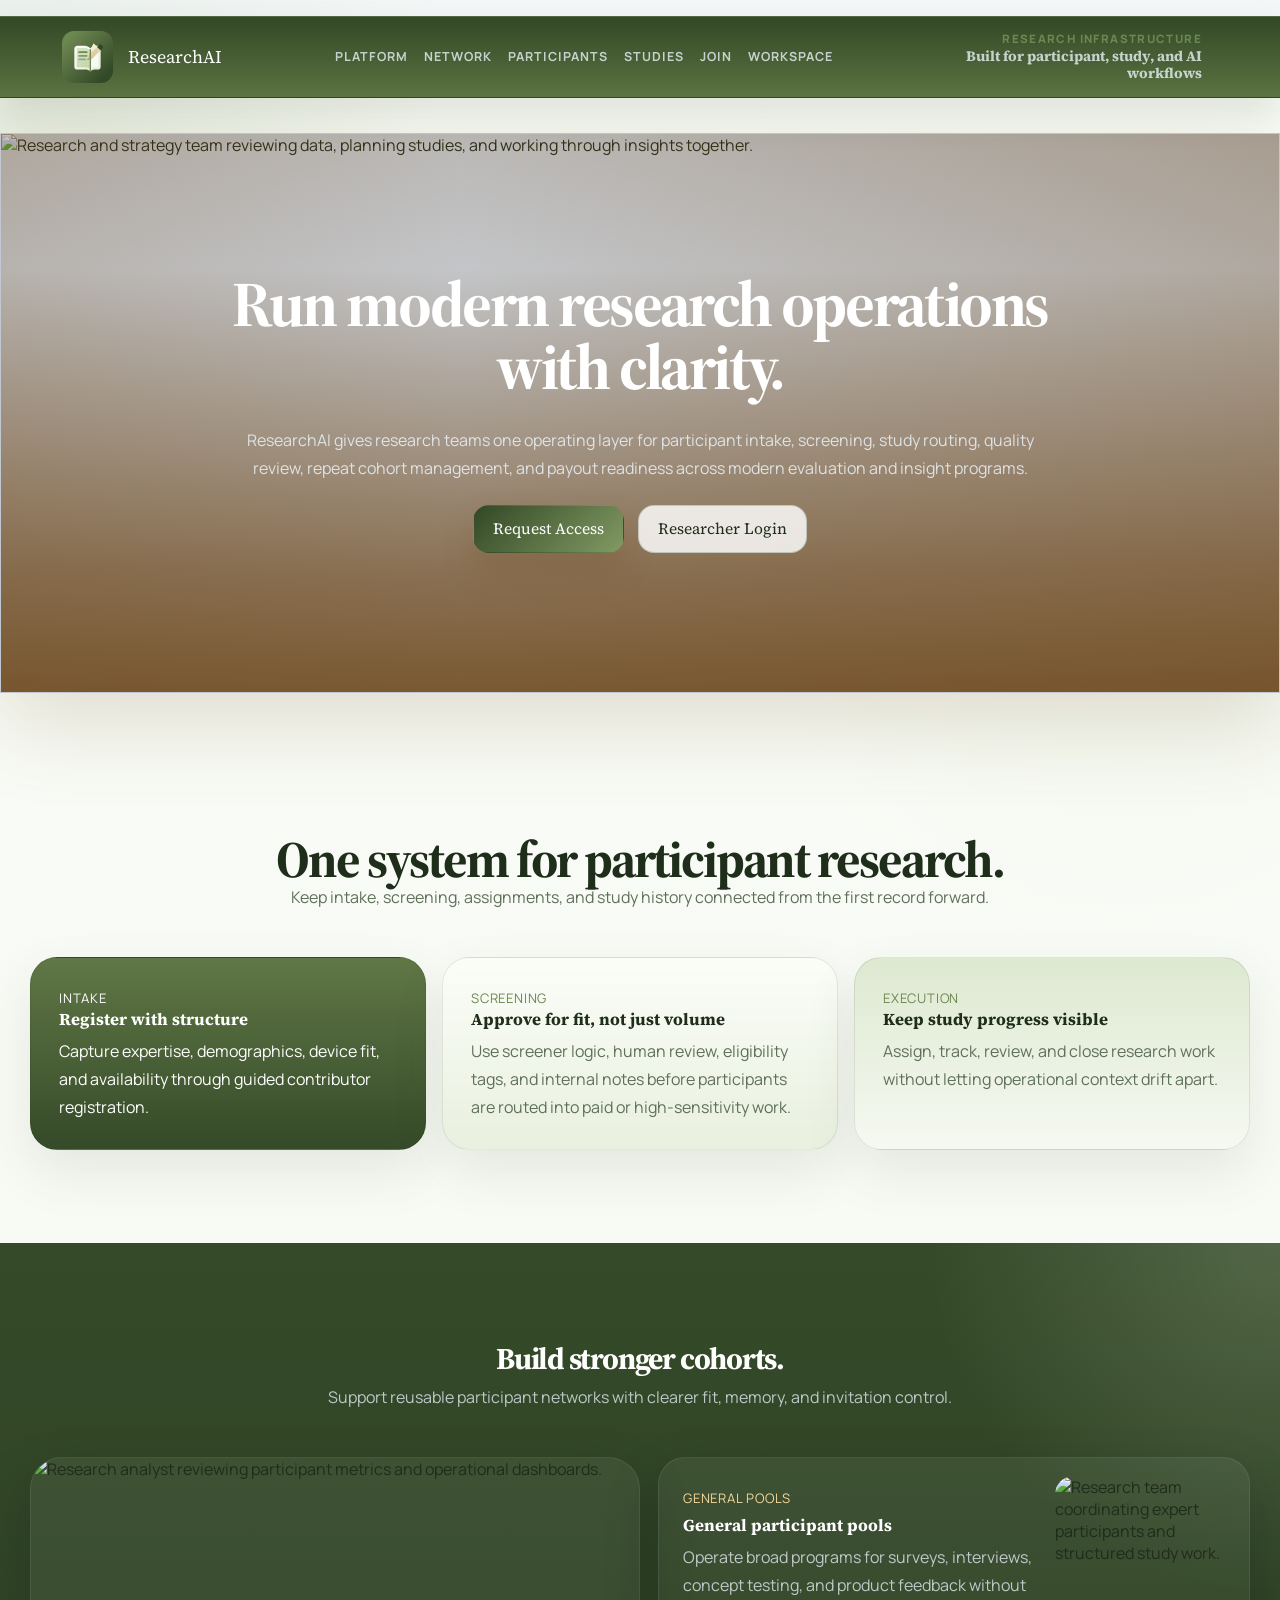
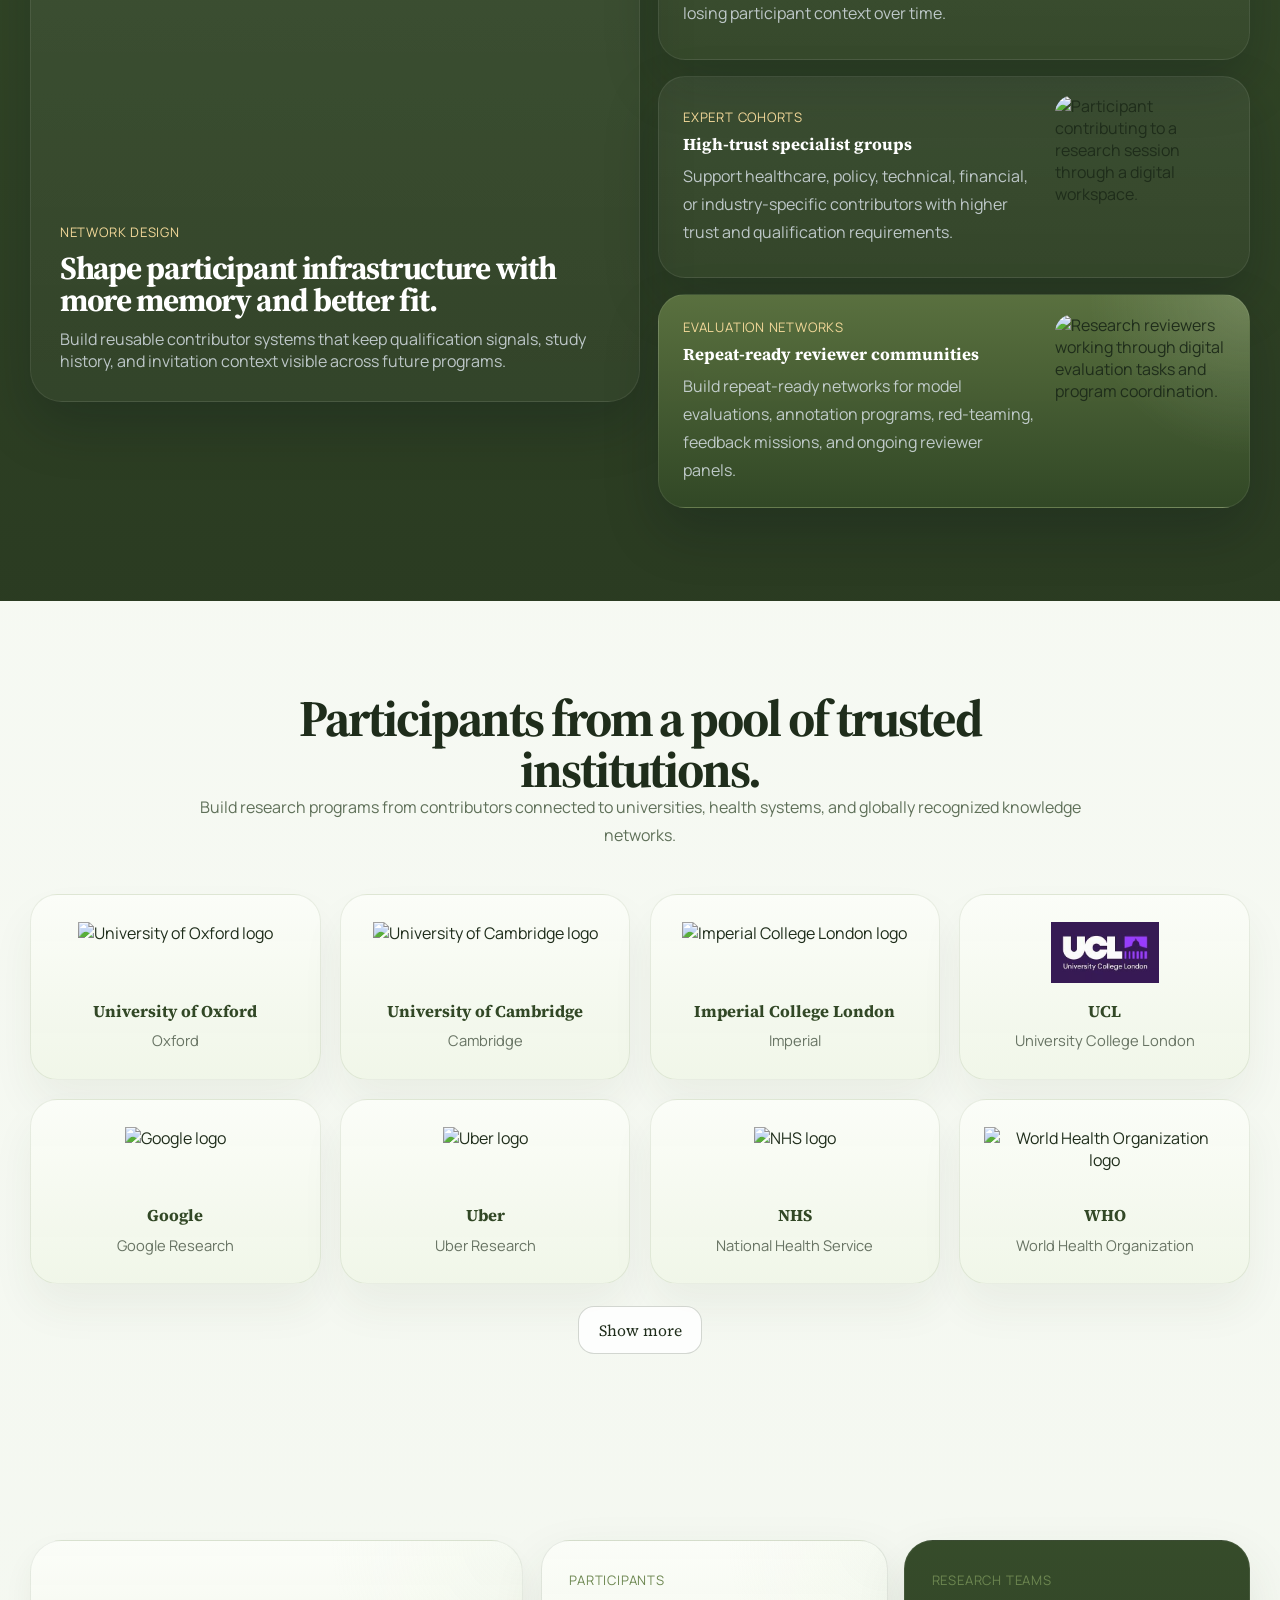
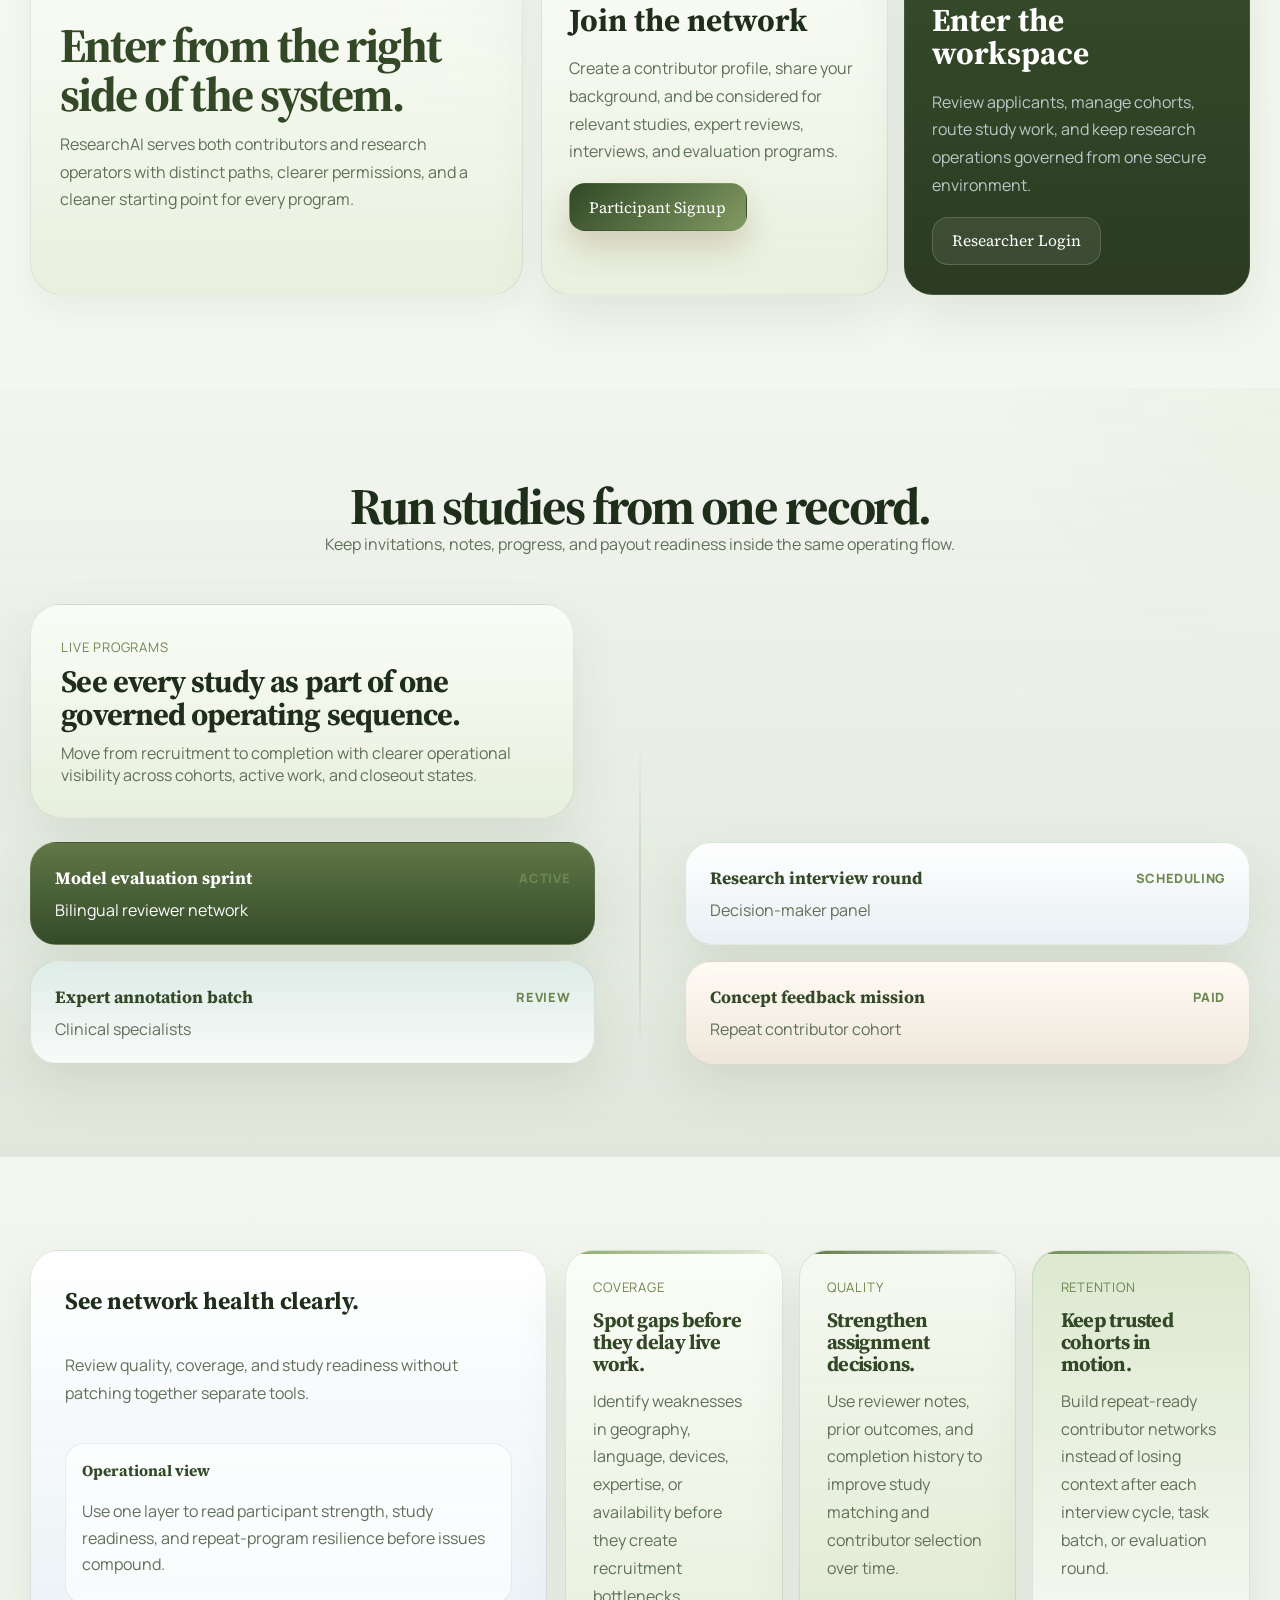
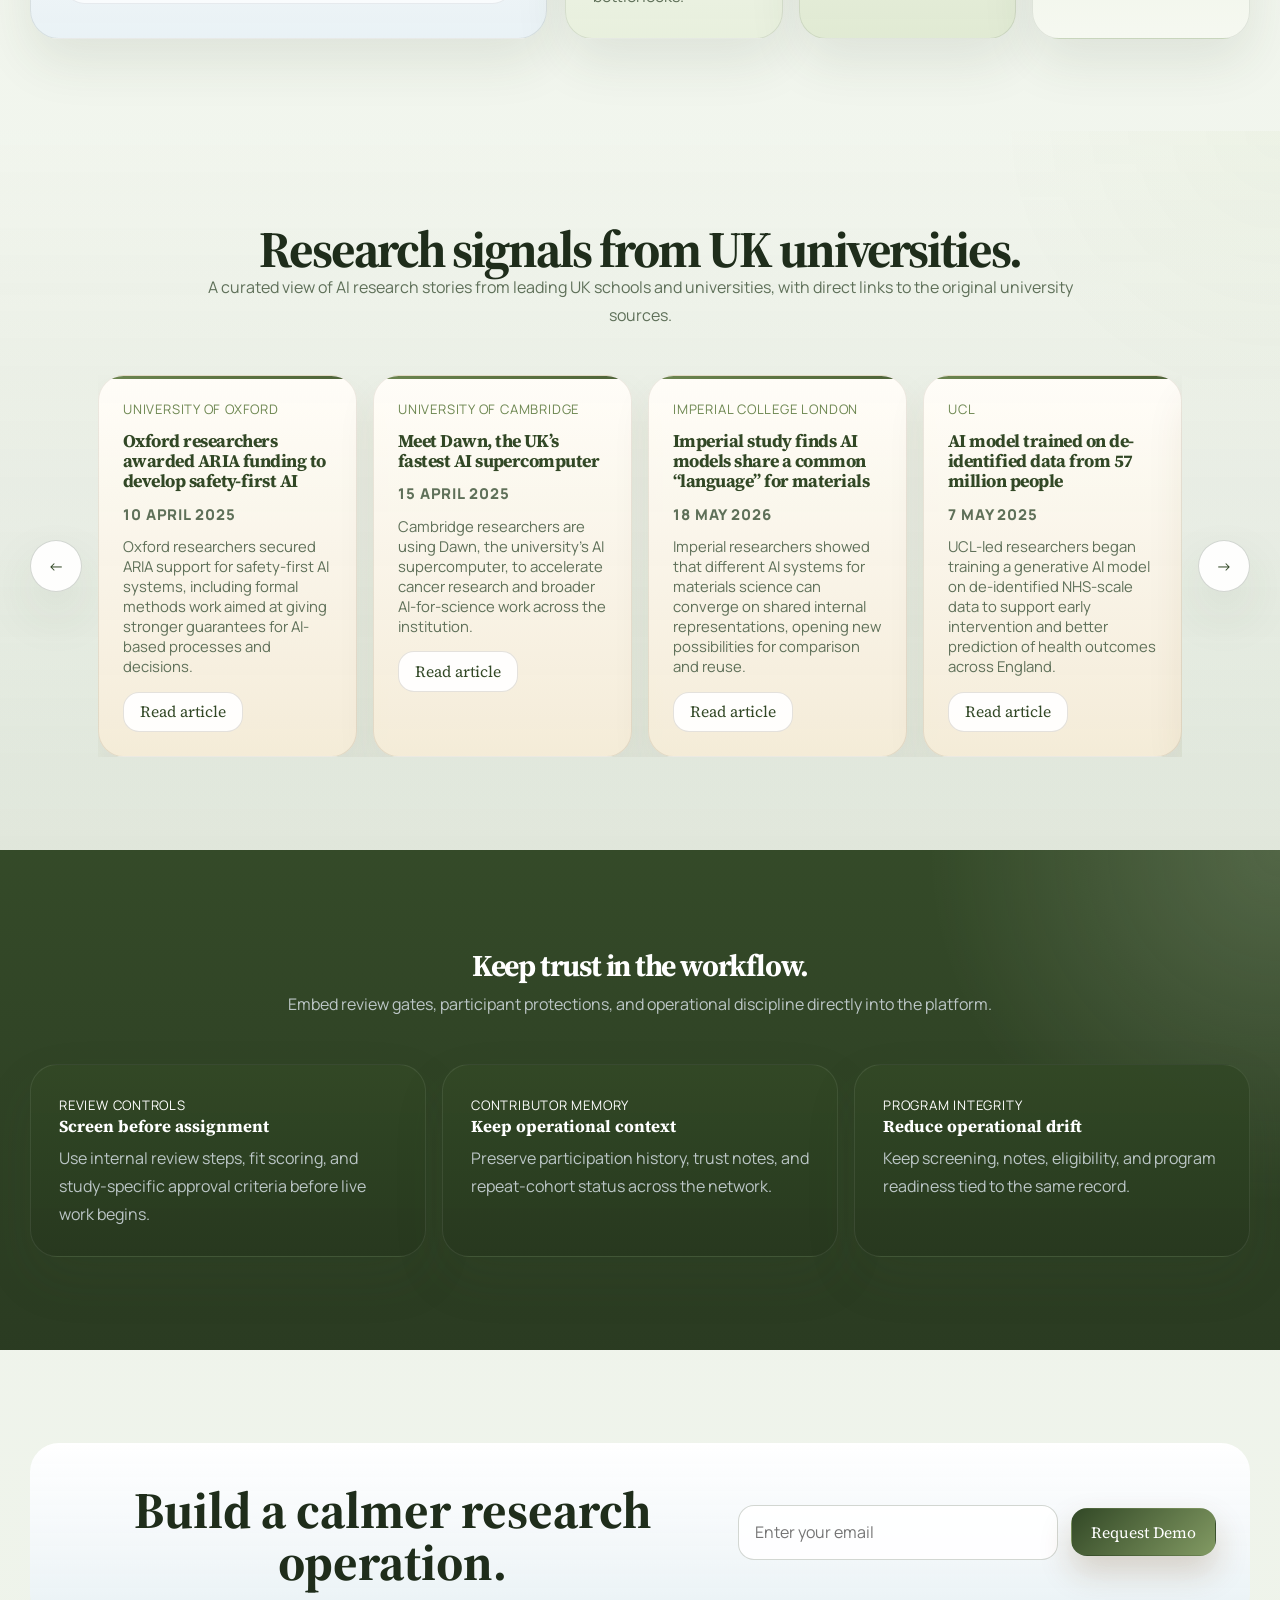
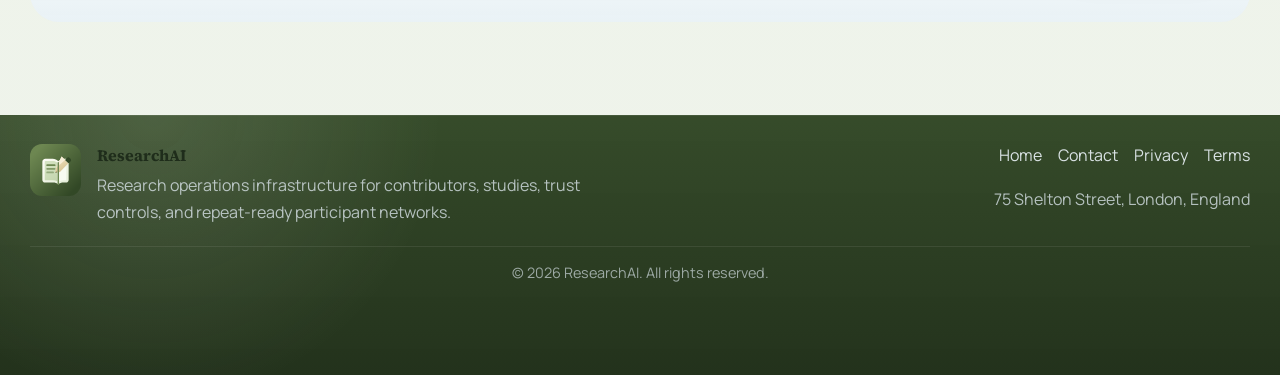
==== index.html @ 0c83cf9b "Build ResearchAI website and deck" ====
<!DOCTYPE html>
<html lang="en">
<head>
  <meta charset="UTF-8">
  <meta name="viewport" content="width=device-width, initial-scale=1.0">
  <meta name="description" content="ResearchAI is a research operations platform for participant recruitment, screening, study execution, trust controls, and contributor network management.">
  <title>ResearchAI | Research Operations Platform</title>
  <link rel="preconnect" href="https://fonts.googleapis.com">
  <link rel="preconnect" href="https://fonts.gstatic.com" crossorigin>
  <link href="https://fonts.googleapis.com/css2?family=Manrope:wght@400;500;600;700;800&family=Source+Serif+4:wght@500;600;700&display=swap" rel="stylesheet">
  <link rel="icon" href="logo-mark.svg" type="image/svg+xml">
  <link rel="stylesheet" href="style.css">
</head>
<body>
  <div class="page-grid"></div>
  <header class="site-header">
    <div class="shell header-stack">
      <div class="header-inline">
        <a class="brand-link" href="./index.html" aria-label="ResearchAI home">
          <img class="brand-mark" src="logo-mark.svg" alt="ResearchAI logo">
          <div class="brand-copy">
            <span class="brand-name">ResearchAI</span>
          </div>
        </a>
        <button class="nav-toggle" type="button" aria-expanded="false" aria-controls="primary-nav">
          <span>Menu</span>
        </button>
        <nav class="main-nav" id="primary-nav" aria-label="Primary navigation">
          <a href="./index.html#platform">Platform</a>
          <a href="./index.html#network">Network</a>
          <a href="./index.html#participants">Participants</a>
          <a href="./index.html#studies">Studies</a>
          <a href="./participant-signup.html">Join</a>
          <a href="./researcher-login.html">Workspace</a>
        </nav>
        <div class="header-context" aria-hidden="true">
          <span class="header-context-label">Research Infrastructure</span>
          <strong>Built for participant, study, and AI workflows</strong>
        </div>
      </div>
    </div>
  </header>

  <main>
    <section class="hero-stage">
      <div class="shell hero-shell">
        <div class="hero-surface">
          <img class="hero-background-image" src="https://images.unsplash.com/photo-1454165804606-c3d57bc86b40?auto=format&fit=crop&w=1600&q=80" alt="Research and strategy team reviewing data, planning studies, and working through insights together.">
          <div class="hero-surface-overlay">
            <div class="hero-copy">
              <h1>Run modern research operations with clarity.</h1>
              <p class="hero-intro">ResearchAI gives research teams one operating layer for participant intake, screening, study routing, quality review, repeat cohort management, and payout readiness across modern evaluation and insight programs.</p>
              <div class="hero-actions">
                <a class="button button-solid" href="./contact.html">Request Access</a>
                <a class="button button-outline" href="./researcher-login.html">Researcher Login</a>
              </div>
            </div>
          </div>
        </div>
      </div>
    </section>

    <section class="section-shell" id="platform">
      <div class="shell">
        <div class="section-head">
          <h2>One system for participant research.</h2>
          <p>Keep intake, screening, assignments, and study history connected from the first record forward.</p>
        </div>
        <div class="platform-grid">
          <article class="platform-card platform-card-ink">
            <span class="mini-label">Intake</span>
            <h3>Register with structure</h3>
            <p>Capture expertise, demographics, device fit, and availability through guided contributor registration.</p>
          </article>
          <article class="platform-card platform-card-paper">
            <span class="mini-label">Screening</span>
            <h3>Approve for fit, not just volume</h3>
            <p>Use screener logic, human review, eligibility tags, and internal notes before participants are routed into paid or high-sensitivity work.</p>
          </article>
          <article class="platform-card platform-card-sage">
            <span class="mini-label">Execution</span>
            <h3>Keep study progress visible</h3>
            <p>Assign, track, review, and close research work without letting operational context drift apart.</p>
          </article>
        </div>
      </div>
    </section>

    <section class="section-shell section-contrast" id="network">
      <div class="shell ecosystem-shell">
        <div class="section-head section-head-light">
          <h2>Build stronger cohorts.</h2>
          <p>Support reusable participant networks with clearer fit, memory, and invitation control.</p>
        </div>
        <div class="ecosystem-layout">
          <article class="ecosystem-lead">
            <img src="https://images.unsplash.com/photo-1551434678-e076c223a692?auto=format&fit=crop&w=1200&q=80" alt="Research analyst reviewing participant metrics and operational dashboards.">
            <div class="ecosystem-lead-copy">
              <span class="mini-label">Network design</span>
              <h3>Shape participant infrastructure with more memory and better fit.</h3>
              <p>Build reusable contributor systems that keep qualification signals, study history, and invitation context visible across future programs.</p>
            </div>
          </article>
          <div class="ecosystem-rail">
            <article class="ecosystem-card ecosystem-card-general">
              <div class="ecosystem-card-copy">
                <span class="mini-label">General pools</span>
                <h3>General participant pools</h3>
                <p>Operate broad programs for surveys, interviews, concept testing, and product feedback without losing participant context over time.</p>
              </div>
              <img src="https://images.unsplash.com/photo-1521737604893-d14cc237f11d?auto=format&fit=crop&w=1200&q=80" alt="Research team coordinating expert participants and structured study work.">
            </article>
            <article class="ecosystem-card ecosystem-card-expert">
              <div class="ecosystem-card-copy">
                <span class="mini-label">Expert cohorts</span>
                <h3>High-trust specialist groups</h3>
                <p>Support healthcare, policy, technical, financial, or industry-specific contributors with higher trust and qualification requirements.</p>
              </div>
              <img src="https://images.unsplash.com/photo-1517048676732-d65bc937f952?auto=format&fit=crop&w=1200&q=80" alt="Participant contributing to a research session through a digital workspace.">
            </article>
            <article class="ecosystem-card ecosystem-card-eval">
              <div class="ecosystem-card-copy">
                <span class="mini-label">Evaluation networks</span>
                <h3>Repeat-ready reviewer communities</h3>
                <p>Build repeat-ready networks for model evaluations, annotation programs, red-teaming, feedback missions, and ongoing reviewer panels.</p>
              </div>
              <img src="https://images.unsplash.com/photo-1516321318423-f06f85e504b3?auto=format&fit=crop&w=1200&q=80" alt="Research reviewers working through digital evaluation tasks and program coordination.">
            </article>
          </div>
        </div>
      </div>
    </section>

    <section class="section-shell institutions-stage" id="participants">
      <div class="shell">
        <div class="section-head section-head-wide">
          <h2>Participants from a pool of trusted institutions.</h2>
          <p>Build research programs from contributors connected to universities, health systems, and globally recognized knowledge networks.</p>
        </div>
        <div class="institution-wall" data-institution-wall data-expanded="false">
          <article class="institution-badge">
            <img src="https://commons.wikimedia.org/wiki/Special:FilePath/University_of_Oxford.svg" alt="University of Oxford logo">
            <strong>University of Oxford</strong>
            <span>Oxford</span>
          </article>
          <article class="institution-badge">
            <img src="https://commons.wikimedia.org/wiki/Special:FilePath/University_of_Cambridge_logo.png" alt="University of Cambridge logo">
            <strong>University of Cambridge</strong>
            <span>Cambridge</span>
          </article>
          <article class="institution-badge">
            <img src="https://commons.wikimedia.org/wiki/Special:FilePath/Imperial_logo.svg" alt="Imperial College London logo">
            <strong>Imperial College London</strong>
            <span>Imperial</span>
          </article>
          <article class="institution-badge">
            <img src="./ucllogo.jpeg" alt="UCL logo">
            <strong>UCL</strong>
            <span>University College London</span>
          </article>
          <article class="institution-badge">
            <img src="https://commons.wikimedia.org/wiki/Special:FilePath/Google_wordmark.svg" alt="Google logo">
            <strong>Google</strong>
            <span>Google Research</span>
          </article>
          <article class="institution-badge">
            <img src="https://commons.wikimedia.org/wiki/Special:FilePath/Uber_logo_2018.svg" alt="Uber logo">
            <strong>Uber</strong>
            <span>Uber Research</span>
          </article>
          <article class="institution-badge is-expandable">
            <img src="https://commons.wikimedia.org/wiki/Special:FilePath/King%27s_College_London_logo.svg" alt="King's College London logo">
            <strong>King's College London</strong>
            <span>King’s</span>
          </article>
          <article class="institution-badge is-expandable">
            <img src="./edinlogo.png" alt="University of Edinburgh logo">
            <strong>University of Edinburgh</strong>
            <span>Edinburgh</span>
          </article>
          <article class="institution-badge">
            <img src="https://commons.wikimedia.org/wiki/Special:FilePath/National_Health_Service_(England)_logo.svg" alt="NHS logo">
            <strong>NHS</strong>
            <span>National Health Service</span>
          </article>
          <article class="institution-badge">
            <img src="https://commons.wikimedia.org/wiki/Special:FilePath/World_Health_Organization_Logo.svg" alt="World Health Organization logo">
            <strong>WHO</strong>
            <span>World Health Organization</span>
          </article>
        </div>
        <div class="institution-actions">
          <button class="button button-outline institution-toggle" type="button" data-institution-toggle aria-expanded="false">Show more</button>
        </div>
      </div>
    </section>

    <section class="section-shell access-stage">
      <div class="shell access-shell">
        <article class="access-intro">
          <h2>Enter from the right side of the system.</h2>
          <p>ResearchAI serves both contributors and research operators with distinct paths, clearer permissions, and a cleaner starting point for every program.</p>
        </article>
        <div class="access-lanes">
          <article class="access-card access-card-light">
            <span class="mini-label">Participants</span>
            <h2>Join the network</h2>
            <p>Create a contributor profile, share your background, and be considered for relevant studies, expert reviews, interviews, and evaluation programs.</p>
            <a class="button button-solid" href="./participant-signup.html">Participant Signup</a>
          </article>
          <article class="access-card access-card-dark">
            <span class="mini-label">Research teams</span>
            <h2>Enter the workspace</h2>
            <p>Review applicants, manage cohorts, route study work, and keep research operations governed from one secure environment.</p>
            <a class="button button-outline-light" href="./researcher-login.html">Researcher Login</a>
          </article>
        </div>
      </div>
    </section>

    <section class="section-shell section-backed" id="studies">
      <div class="shell studies-shell">
        <div class="section-head section-head-wide">
          <h2>Run studies from one record.</h2>
          <p>Keep invitations, notes, progress, and payout readiness inside the same operating flow.</p>
        </div>
        <div class="study-ribbon">
          <article class="study-ribbon-intro">
            <span class="mini-label">Live programs</span>
            <h3>See every study as part of one governed operating sequence.</h3>
            <p>Move from recruitment to completion with clearer operational visibility across cohorts, active work, and closeout states.</p>
          </article>
          <div class="study-ribbon-track"></div>
          <div class="study-ribbon-grid">
            <article class="study-ribbon-card study-ribbon-card-ink">
              <div class="study-ribbon-head">
                <strong>Model evaluation sprint</strong>
                <em>active</em>
              </div>
              <p>Bilingual reviewer network</p>
            </article>
            <article class="study-ribbon-card study-ribbon-card-paper">
              <div class="study-ribbon-head">
                <strong>Research interview round</strong>
                <em>scheduling</em>
              </div>
              <p>Decision-maker panel</p>
            </article>
            <article class="study-ribbon-card study-ribbon-card-sage">
              <div class="study-ribbon-head">
                <strong>Expert annotation batch</strong>
                <em>review</em>
              </div>
              <p>Clinical specialists</p>
            </article>
            <article class="study-ribbon-card study-ribbon-card-sand">
              <div class="study-ribbon-head">
                <strong>Concept feedback mission</strong>
                <em>paid</em>
              </div>
              <p>Repeat contributor cohort</p>
            </article>
          </div>
        </div>
      </div>
    </section>

    <section class="section-shell section-evidence">
      <div class="shell evidence-shell">
        <article class="evidence-summary">
          <h2>See network health clearly.</h2>
          <p>Review quality, coverage, and study readiness without patching together separate tools.</p>
          <div class="evidence-summary-note">
            <strong>Operational view</strong>
            <span>Use one layer to read participant strength, study readiness, and repeat-program resilience before issues compound.</span>
          </div>
        </article>
        <div class="evidence-grid">
          <article class="evidence-card evidence-card-coverage">
            <span class="mini-label">Coverage</span>
            <strong>Spot gaps before they delay live work.</strong>
            <p>Identify weaknesses in geography, language, devices, expertise, or availability before they create recruitment bottlenecks.</p>
          </article>
          <article class="evidence-card evidence-card-quality">
            <span class="mini-label">Quality</span>
            <strong>Strengthen assignment decisions.</strong>
            <p>Use reviewer notes, prior outcomes, and completion history to improve study matching and contributor selection over time.</p>
          </article>
          <article class="evidence-card evidence-card-retention">
            <span class="mini-label">Retention</span>
            <strong>Keep trusted cohorts in motion.</strong>
            <p>Build repeat-ready contributor networks instead of losing context after each interview cycle, task batch, or evaluation round.</p>
          </article>
        </div>
      </div>
    </section>

    <section class="section-shell articles-stage section-backed" id="articles">
      <div class="shell">
        <div class="section-head section-head-wide">
          <h2>Research signals from UK universities.</h2>
          <p>A curated view of AI research stories from leading UK schools and universities, with direct links to the original university sources.</p>
        </div>
        <div class="article-carousel" data-article-carousel>
          <button class="article-arrow article-arrow-left" type="button" aria-label="Previous article">←</button>
          <div class="article-viewport">
            <div class="article-track">
              <div class="article-page">
                <article class="article-card">
                  <span class="mini-label">University of Oxford</span>
                  <h3>Oxford researchers awarded ARIA funding to develop safety-first AI</h3>
                  <p class="article-meta">10 April 2025</p>
                  <p>Oxford researchers secured ARIA support for safety-first AI systems, including formal methods work aimed at giving stronger guarantees for AI-based processes and decisions.</p>
                  <a class="button button-outline" href="https://www.ox.ac.uk/news/2025-04-10-oxford-researchers-awarded-aria-funding-develop-safety-first-ai" target="_blank" rel="noopener noreferrer">Read article</a>
                </article>
                <article class="article-card">
                  <span class="mini-label">University of Cambridge</span>
                  <h3>Meet Dawn, the UK’s fastest AI supercomputer</h3>
                  <p class="article-meta">15 April 2025</p>
                  <p>Cambridge researchers are using Dawn, the university’s AI supercomputer, to accelerate cancer research and broader AI-for-science work across the institution.</p>
                  <a class="button button-outline" href="https://www.earlycancer.cam.ac.uk/news/meet-dawn-uks-fastest-ai-supercomputer" target="_blank" rel="noopener noreferrer">Read article</a>
                </article>
                <article class="article-card">
                  <span class="mini-label">Imperial College London</span>
                  <h3>Imperial study finds AI models share a common “language” for materials</h3>
                  <p class="article-meta">18 May 2026</p>
                  <p>Imperial researchers showed that different AI systems for materials science can converge on shared internal representations, opening new possibilities for comparison and reuse.</p>
                  <a class="button button-outline" href="https://www.imperial.ac.uk/news/articles/engineering/materials/2026/imperial-study-finds-ai-models-share-a-common-language-for-materials-/" target="_blank" rel="noopener noreferrer">Read article</a>
                </article>
                <article class="article-card">
                  <span class="mini-label">UCL</span>
                  <h3>AI model trained on de-identified data from 57 million people</h3>
                  <p class="article-meta">7 May 2025</p>
                  <p>UCL-led researchers began training a generative AI model on de-identified NHS-scale data to support early intervention and better prediction of health outcomes across England.</p>
                  <a class="button button-outline" href="https://www.ucl.ac.uk/news/2025/may/ai-model-trained-de-identified-data-57-million-people" target="_blank" rel="noopener noreferrer">Read article</a>
                </article>
              </div>
              <div class="article-page">
                <article class="article-card">
                  <span class="mini-label">King’s College London</span>
                  <h3>New study introduces a test for artificial superintelligence</h3>
                  <p class="article-meta">22 April 2025</p>
                  <p>King’s researchers proposed the SuperARC framework as a benchmark for assessing whether future AI systems show foundations associated with artificial superintelligence.</p>
                  <a class="button button-outline" href="https://www.kcl.ac.uk/news/new-study-introduces-a-test-for-artificial-superintelligence" target="_blank" rel="noopener noreferrer">Read article</a>
                </article>
                <article class="article-card">
                  <span class="mini-label">Imperial College London</span>
                  <h3>Imperial researcher awarded funding for explainable AI in pharma manufacturing</h3>
                  <p class="article-meta">8 May 2026</p>
                  <p>Imperial researchers secured frontier funding to develop explainable, agentic AI systems for chemical and pharmaceutical development alongside human experts.</p>
                  <a class="button button-outline" href="https://www.imperial.ac.uk/news/articles/engineering/computing/2026/imperial-researcher-awarded-alchemy-frontier-funding-to-develop-explainable-ai-for-pharmaceutical-manufacturing/" target="_blank" rel="noopener noreferrer">Read article</a>
                </article>
                <article class="article-card">
                  <span class="mini-label">Cambridge Judge</span>
                  <h3>AI is changing innovation, here’s how</h3>
                  <p class="article-meta">2 April 2025</p>
                  <p>Cambridge Judge explores how AI is reshaping innovation across industries, with research perspectives on healthcare, energy, and business model transformation.</p>
                  <a class="button button-outline" href="https://www.jbs.cam.ac.uk/2025/ai-is-changing-innovation-heres-how/" target="_blank" rel="noopener noreferrer">Visit source</a>
                </article>
                <article class="article-card">
                  <span class="mini-label">ai@cam</span>
                  <h3>Eight teams awarded funding to pioneer AI in University operations</h3>
                  <p class="article-meta">7 October 2025</p>
                  <p>Cambridge’s ai@cam programme backed practical projects using AI to improve university operations, from exam workflows to research administration and energy systems.</p>
                  <a class="button button-outline" href="https://www.ai.cam.ac.uk/news/eight-teams-awarded-funding-to-pioneer-ai-in-university-operations" target="_blank" rel="noopener noreferrer">Visit source</a>
                </article>
              </div>
            </div>
          </div>
          <button class="article-arrow article-arrow-right" type="button" aria-label="Next article">→</button>
        </div>
      </div>
    </section>

    <section class="section-shell section-contrast" id="governance">
      <div class="shell governance-shell">
        <div class="section-head section-head-light section-head-wide">
          <h2>Keep trust in the workflow.</h2>
          <p>Embed review gates, participant protections, and operational discipline directly into the platform.</p>
        </div>
        <div class="governance-grid">
          <article class="governance-card">
            <span class="mini-label">Review controls</span>
            <h3>Screen before assignment</h3>
            <p>Use internal review steps, fit scoring, and study-specific approval criteria before live work begins.</p>
          </article>
          <article class="governance-card">
            <span class="mini-label">Contributor memory</span>
            <h3>Keep operational context</h3>
            <p>Preserve participation history, trust notes, and repeat-cohort status across the network.</p>
          </article>
          <article class="governance-card">
            <span class="mini-label">Program integrity</span>
            <h3>Reduce operational drift</h3>
            <p>Keep screening, notes, eligibility, and program readiness tied to the same record.</p>
          </article>
        </div>
      </div>
    </section>

    <section class="section-shell closing-stage">
      <div class="shell closing-shell">
        <div class="closing-copy">
          <h2>Build a calmer research operation.</h2>
        </div>
        <form class="closing-form" action="#" method="post">
          <input type="email" name="email" placeholder="Enter your email" required>
          <button class="button button-solid" type="submit">Request Demo</button>
        </form>
      </div>
    </section>
  </main>

  <footer class="site-footer">
    <div class="shell footer-shell">
      <div class="footer-brand">
        <img class="brand-mark" src="logo-mark.svg" alt="ResearchAI logo">
        <div class="footer-brand-copy">
          <strong>ResearchAI</strong>
          <p>Research operations infrastructure for contributors, studies, trust controls, and repeat-ready participant networks.</p>
        </div>
      </div>
      <div class="footer-links">
        <a href="./index.html">Home</a>
        <a href="./contact.html">Contact</a>
        <a href="./privacy.html">Privacy</a>
        <a href="./terms.html">Terms</a>
        <p class="footer-links-address">75 Shelton Street, London, England</p>
      </div>
    </div>
    <div class="shell footer-bottom">
      <p class="footer-copyright">© 2026 ResearchAI. All rights reserved.</p>
    </div>
  </footer>

  <script src="script.js"></script>
</body>
</html>
---- style.css ----
:root {
  --bg: #eef3ea;
  --surface: #fbfdf9;
  --surface-2: #e6eddc;
  --surface-3: #f5f8f0;
  --line: rgba(36, 56, 31, 0.1);
  --line-strong: rgba(36, 56, 31, 0.2);
  --ink: #1f2d1b;
  --muted: #5f7059;
  --navy: #5d7442;
  --navy-deep: #324826;
  --navy-soft: #829a63;
  --sage: #dbe6cc;
  --sand: #c9d8b5;
  --blue-soft: #dce8cf;
  --teal: #6d8751;
  --teal-soft: #e4eed8;
  --copper: #4d6338;
  --white: #ffffff;
  --shadow: 0 22px 52px rgba(45, 67, 35, 0.1);
  --shadow-soft: 0 14px 30px rgba(45, 67, 35, 0.06);
}

*,
*::before,
*::after {
  box-sizing: border-box;
}

html {
  scroll-behavior: smooth;
}

body {
  margin: 0;
  font-family: "Manrope", sans-serif;
  color: var(--ink);
  background:
    radial-gradient(circle at top left, rgba(130, 154, 99, 0.18), transparent 28rem),
    radial-gradient(circle at 88% 8%, rgba(220, 232, 207, 0.2), transparent 24rem),
    linear-gradient(180deg, rgba(251, 253, 248, 0.92), rgba(238, 243, 234, 0.98)),
    var(--bg);
}

img {
  display: block;
  max-width: 100%;
}

a {
  color: inherit;
  text-decoration: none;
}

button,
input,
textarea {
  font: inherit;
}

h1,
h2,
h3,
.brand-name,
.button,
strong {
  font-family: "Source Serif 4", serif;
}

h1,
h2,
h3,
p {
  margin: 0;
}

.shell {
  width: min(1220px, calc(100% - 2rem));
  margin: 0 auto;
}

.page-grid {
  position: fixed;
  inset: 0;
  pointer-events: none;
  background:
    linear-gradient(rgba(255, 255, 255, 0.12) 1px, transparent 1px),
    linear-gradient(90deg, rgba(255, 255, 255, 0.12) 1px, transparent 1px);
  background-size: 48px 48px;
  mask-image: linear-gradient(180deg, rgba(0, 0, 0, 0.18), transparent 72%);
}

.site-header,
main,
.site-footer {
  position: relative;
  z-index: 1;
}

.site-header {
  position: sticky;
  top: 0;
  z-index: 20;
  padding-top: 1rem;
  background: rgba(238, 243, 247, 0.58);
  backdrop-filter: blur(18px);
  border-bottom: 0;
}

.brand-link,
.main-nav,
.hero-actions,
.hero-metrics,
.contact-cards,
.footer-shell,
.footer-links {
  display: flex;
  align-items: center;
}

.header-stack {
  display: block;
}

.header-inline {
  display: grid;
  grid-template-columns: auto minmax(0, 1fr) auto auto;
  align-items: center;
  gap: 1rem;
  padding: 0.9rem 1.1rem;
  margin-left: calc(50% - 50vw);
  margin-right: calc(50% - 50vw);
  padding-left: max(1.1rem, calc((100vw - min(1220px, calc(100% - 2rem))) / 2 + 1rem));
  padding-right: max(1.1rem, calc((100vw - min(1220px, calc(100% - 2rem))) / 2 + 1rem));
  border-top: 1px solid rgba(20, 39, 63, 0.1);
  border-bottom: 1px solid rgba(20, 39, 63, 0.1);
  background:
    linear-gradient(180deg, rgba(50, 72, 38, 0.96), rgba(93, 116, 66, 0.96)),
    rgba(50, 72, 38, 0.96);
  box-shadow: 0 18px 36px rgba(45, 67, 35, 0.12);
  position: relative;
}

.brand-link {
  gap: 0.9rem;
  justify-self: start;
  padding: 0;
  border-radius: 0;
  background: transparent;
  border: 0;
}

.brand-mark {
  width: 3.2rem;
  height: 3.2rem;
}

.brand-copy {
  display: flex;
  flex-direction: column;
  gap: 0;
}

.brand-name {
  font-size: 1.12rem;
  color: var(--white);
}

.header-context {
  display: grid;
  gap: 0.1rem;
  justify-self: end;
  text-align: right;
}

.header-context-label {
  font-size: 0.72rem;
  letter-spacing: 0.12em;
  text-transform: uppercase;
  color: var(--teal);
  font-weight: 800;
}

.header-context strong {
  max-width: 16rem;
  font-size: 0.9rem;
  line-height: 1.2;
  color: rgba(235, 243, 248, 0.78);
}

.main-nav {
  justify-content: center;
  flex-wrap: nowrap;
  gap: 1rem;
  padding: 0;
  border: 0;
  border-radius: 0;
  background: transparent;
  box-shadow: none;
  white-space: nowrap;
  overflow-x: auto;
  justify-self: center;
}

.main-nav a,
.footer-links a {
  text-decoration: none;
}

.main-nav a {
  position: relative;
  padding: 0.15rem 0;
  border-radius: 0;
  color: rgba(235, 243, 248, 0.78);
  font-size: 0.78rem;
  font-weight: 700;
  letter-spacing: 0.08em;
  text-transform: uppercase;
  transition: color 160ms ease, transform 160ms ease;
}

.main-nav a::after {
  content: "";
  position: absolute;
  left: 0;
  right: 0;
  bottom: -0.45rem;
  height: 1px;
  background: rgba(169, 226, 220, 0.88);
  transform: scaleX(0);
  transform-origin: left;
  transition: transform 160ms ease;
}

.main-nav a:hover,
.main-nav a:focus-visible {
  color: var(--white);
  transform: translateY(-1px);
}

.main-nav a:hover::after,
.main-nav a:focus-visible::after {
  transform: scaleX(1);
}

.nav-toggle {
  display: none;
  border: 1px solid rgba(255, 255, 255, 0.18);
  border-radius: 0;
  background: transparent;
  color: var(--white);
  padding: 0.5rem 0.1rem;
  font-weight: 700;
  letter-spacing: 0.12em;
  text-transform: uppercase;
  box-shadow: none;
}

.button {
  display: inline-flex;
  align-items: center;
  justify-content: center;
  min-height: 3rem;
  padding: 0 1.2rem;
  border-radius: 1rem;
  border: 1px solid transparent;
  font-size: 0.98rem;
}

.button-solid {
  color: var(--white);
  background: linear-gradient(135deg, var(--navy-deep), var(--navy-soft));
  box-shadow: 0 16px 32px rgba(108, 69, 23, 0.22);
}

.button-outline,
.button-outline-light {
  background: rgba(255, 255, 255, 0.82);
  border-color: var(--line-strong);
  color: var(--ink);
}

.button-outline-light {
  background: rgba(255, 255, 255, 0.08);
  border-color: rgba(255, 255, 255, 0.16);
  color: var(--white);
}

.eyebrow,
.section-kicker,
.mini-label {
  display: inline-block;
  font-size: 0.82rem;
  letter-spacing: 0.06em;
  text-transform: uppercase;
  color: var(--teal);
}

.hero-stage,
.section-shell,
.page-hero,
.site-footer {
  padding: 5.8rem 0;
}

.hero-stage {
  padding: 2.2rem 0 3rem;
}

.section-backed {
  position: relative;
  overflow: hidden;
  background:
    linear-gradient(180deg, rgba(238, 243, 234, 0.84), rgba(238, 243, 234, 0.94)),
    url("https://images.unsplash.com/photo-1516321497487-e288fb19713f?auto=format&fit=crop&w=1800&q=80") center/cover no-repeat;
}

.section-backed::before {
  content: "";
  position: absolute;
  inset: 0;
  background:
    linear-gradient(180deg, rgba(251, 253, 248, 0.18), rgba(50, 72, 38, 0.08)),
    radial-gradient(circle at top right, rgba(208, 224, 185, 0.18), transparent 18rem);
  pointer-events: none;
}

.section-backed > .shell {
  position: relative;
  z-index: 1;
}

.hero-shell {
  display: grid;
  gap: 1.45rem;
  align-items: start;
  width: 100%;
  max-width: none;
}

.hero-copy,
.platform-card,
.ecosystem-card,
.access-card,
.study-board,
.evidence-summary,
.evidence-card,
.governance-card,
.article-card,
.mini-card,
.contact-form,
.legal-card {
  border: 1px solid var(--line);
  box-shadow: var(--shadow);
}

.hero-copy {
  max-width: 52rem;
  margin: 0 auto;
  padding: 0;
  display: grid;
  gap: 1.4rem;
  text-align: center;
  color: var(--white);
  border: 0;
  background: transparent;
  box-shadow: none;
}

.hero-copy h1 {
  margin-bottom: 0.2rem;
}

.hero-copy .hero-intro {
  margin-top: 0.15rem;
}

.hero-surface {
  position: relative;
  overflow: hidden;
  height: 35rem;
  margin-left: calc(50% - 50vw);
  margin-right: calc(50% - 50vw);
  border: 1px solid rgba(17, 26, 40, 0.07);
  border-radius: 0;
  background: #cfd6df;
  box-shadow: 0 32px 80px rgba(108, 69, 23, 0.16);
}

.hero-background-image {
  width: 100%;
  height: 100%;
  object-fit: cover;
}

.hero-surface-overlay {
  position: absolute;
  inset: 0;
  display: grid;
  place-items: center;
  padding: 2rem;
  background:
    linear-gradient(180deg, rgba(108, 69, 23, 0.18), rgba(108, 69, 23, 0.08) 24%, rgba(108, 69, 23, 0.68) 78%, rgba(108, 69, 23, 0.86)),
    linear-gradient(90deg, rgba(108, 69, 23, 0.18), rgba(108, 69, 23, 0.04) 36%, rgba(108, 69, 23, 0.26));
}

.hero-copy h1,
.section-head h1,
.section-head h2 {
  font-size: clamp(2.5rem, 5vw, 4.7rem);
  line-height: 0.98;
  letter-spacing: -0.04em;
}

.section-head h2 {
  font-size: clamp(2rem, 4vw, 3.6rem);
}

.hero-intro,
.section-head p,
.platform-card p,
.ecosystem-card p,
.access-card p,
.evidence-summary p,
.evidence-card p,
.governance-card p,
.mini-card p,
.contact-form label span,
.contact-form input,
.contact-form textarea,
.study-row,
.legal-card p,
.closing-shell p,
.footer-brand p {
  color: var(--muted);
  line-height: 1.74;
}

.hero-copy .eyebrow {
  color: rgba(224, 245, 241, 0.9);
  margin-bottom: 1rem;
}

.hero-copy .hero-intro {
  color: rgba(231, 238, 245, 0.88);
}

.hero-actions {
  gap: 0.85rem;
  justify-content: center;
}

.platform-card h3,
.ecosystem-card h3,
.evidence-card strong,
.governance-card h3,
.mini-card strong,
.legal-card strong,
.study-row strong {
  display: block;
  margin-bottom: 0.45rem;
  font-size: 1.05rem;
  color: var(--ink);
}

.section-head-light .section-kicker {
  color: #9fd6d3;
}

.section-head-light h2 {
  color: var(--white);
  font-size: 1.9rem;
  line-height: 1.06;
  margin: 0.45rem 0 0.55rem;
}

.section-head-light p,
.access-card-dark p,
.governance-card p {
  color: rgba(228, 236, 245, 0.78);
}

.section-head {
  max-width: 52rem;
  margin: 0 auto 2.8rem;
  text-align: center;
}

.section-head-wide {
  max-width: 58rem;
}

.platform-grid,
.governance-grid,
.legal-grid {
  display: grid;
  gap: 1rem;
}

.platform-grid {
  grid-template-columns: repeat(3, minmax(0, 1fr));
}

.governance-grid,
.legal-grid {
  grid-template-columns: repeat(3, minmax(0, 1fr));
}

.platform-card,
.ecosystem-card,
.evidence-card,
.governance-card,
.article-card,
.mini-card,
.legal-card {
  border-radius: 1.7rem;
  padding: 1.75rem;
  background: rgba(255, 255, 255, 0.9);
}

.platform-card-ink {
  background: linear-gradient(180deg, rgba(93, 116, 66, 0.98), rgba(50, 72, 38, 0.99));
}

.platform-card-ink h3,
.platform-card-ink p,
.platform-card-ink .mini-label {
  color: var(--white);
}

.platform-card-paper {
  background: linear-gradient(180deg, rgba(251, 253, 248, 0.98), rgba(231, 239, 220, 0.92));
}

.platform-card-sage {
  background: linear-gradient(180deg, rgba(220, 232, 207, 0.96), rgba(245, 248, 240, 0.94));
}

.section-contrast {
  background:
    radial-gradient(circle at top right, rgba(220, 232, 207, 0.18), transparent 22rem),
    linear-gradient(180deg, rgba(50, 72, 38, 0.99), rgba(40, 57, 31, 0.99));
}

.ecosystem-layout {
  display: grid;
  grid-template-columns: minmax(0, 1.03fr) minmax(0, 1fr);
  gap: 1.15rem;
  align-items: start;
}

.ecosystem-lead,
.ecosystem-card {
  border: 1px solid rgba(255, 255, 255, 0.08);
  box-shadow: 0 24px 54px rgba(4, 12, 22, 0.22);
}

.ecosystem-lead {
  overflow: hidden;
  border-radius: 2rem;
  background: linear-gradient(180deg, rgba(255, 255, 255, 0.06), rgba(255, 255, 255, 0.03));
}

.ecosystem-lead img {
  width: 100%;
  height: 21rem;
  object-fit: cover;
}

.ecosystem-lead-copy {
  display: grid;
  gap: 0.7rem;
  padding: 1.8rem;
}

.ecosystem-lead-copy .mini-label,
.ecosystem-card-copy .mini-label {
  color: #f2d899;
}

.ecosystem-lead-copy h3 {
  color: var(--white);
  font-size: 2rem;
  line-height: 1.02;
  letter-spacing: -0.04em;
}

.ecosystem-lead-copy p,
.ecosystem-card p {
  color: rgba(228, 236, 245, 0.78);
}

.ecosystem-rail {
  display: grid;
  gap: 1rem;
}

.ecosystem-card {
  display: grid;
  grid-template-columns: minmax(0, 1fr) 11rem;
  gap: 1rem;
  align-items: center;
  overflow: hidden;
  border-radius: 1.7rem;
  padding: 1.15rem;
  background: linear-gradient(180deg, rgba(255, 255, 255, 0.06), rgba(255, 255, 255, 0.03));
}

.ecosystem-card-copy {
  display: grid;
  gap: 0.45rem;
  padding: 0.25rem 0.2rem 0.25rem 0.35rem;
}

.ecosystem-card h3 {
  color: var(--white);
  margin: 0;
}

.ecosystem-card img {
  width: 100%;
  height: 100%;
  min-height: 10.25rem;
  object-fit: cover;
  border-radius: 1.15rem;
}

.ecosystem-card-eval {
  grid-template-columns: minmax(0, 1fr) 11rem;
  padding: 1.15rem;
  background:
    radial-gradient(circle at top right, rgba(220, 232, 207, 0.18), transparent 10rem),
    linear-gradient(180deg, rgba(93, 116, 66, 0.94), rgba(50, 72, 38, 0.97));
}

.ecosystem-card-eval .ecosystem-card-copy {
  padding: 0.25rem 0.2rem 0.25rem 0.35rem;
}

.access-shell {
  display: grid;
  grid-template-columns: minmax(0, 0.82fr) minmax(0, 1.18fr);
  gap: 1.15rem;
  align-items: stretch;
}

.access-intro {
  display: grid;
  align-content: center;
  gap: 0.75rem;
  padding: 2rem 1.8rem;
  border-radius: 2rem;
  border: 1px solid rgba(36, 56, 31, 0.08);
  background:
    radial-gradient(circle at top right, rgba(220, 232, 207, 0.18), transparent 12rem),
    linear-gradient(180deg, rgba(251, 253, 248, 0.99), rgba(231, 239, 220, 0.94));
  box-shadow: var(--shadow-soft);
}

.access-intro h2 {
  font-size: clamp(2rem, 4vw, 3rem);
  line-height: 1.02;
  letter-spacing: -0.04em;
  color: var(--navy-deep);
}

.access-intro p {
  color: var(--muted);
  line-height: 1.74;
}

.access-lanes {
  display: grid;
  grid-template-columns: repeat(2, minmax(0, 1fr));
  gap: 1rem;
}

.institution-wall {
  display: grid;
  grid-template-columns: repeat(4, minmax(0, 1fr));
  gap: 1.2rem;
}

.institution-wall[data-expanded="false"] .institution-badge.is-expandable {
  display: none;
}

.institution-actions {
  display: flex;
  justify-content: center;
  margin-top: 1.4rem;
}

.institution-badge {
  display: grid;
  align-content: center;
  gap: 0.5rem;
  min-height: 11rem;
  padding: 1.7rem 1.5rem;
  border: 1px solid rgba(93, 116, 66, 0.12);
  border-radius: 1.7rem;
  box-shadow: 0 24px 44px rgba(45, 67, 35, 0.06);
  text-align: center;
  background: linear-gradient(180deg, rgba(251, 253, 248, 0.99), rgba(240, 246, 232, 0.98));
}

.institution-badge img {
  max-width: 100%;
  width: auto;
  height: 3.8rem;
  margin: 0 auto 0.65rem;
  object-fit: contain;
}

.institution-badge strong {
  font-size: 1.04rem;
  line-height: 1.18;
  color: var(--navy-deep);
}

.institution-badge span {
  font-size: 0.92rem;
  color: rgba(31, 45, 27, 0.66);
  line-height: 1.5;
}

.access-card {
  border-radius: 1.8rem;
  padding: 1.85rem 1.7rem;
  display: grid;
  align-content: start;
  gap: 0.4rem;
  min-height: 100%;
}

.access-card h2 {
  margin: 0.55rem 0 0.7rem;
  font-size: 2rem;
  line-height: 1.05;
}

.access-card-light {
  background:
    radial-gradient(circle at top right, rgba(220, 232, 207, 0.18), transparent 10rem),
    linear-gradient(180deg, rgba(251, 253, 248, 0.99), rgba(231, 239, 220, 0.95));
}

.access-card-dark,
.governance-card {
  background: linear-gradient(180deg, rgba(50, 72, 38, 0.98), rgba(40, 57, 31, 0.99));
  border-color: rgba(255, 255, 255, 0.08);
}

.access-card-dark h2,
.governance-card h3,
.governance-card .mini-label {
  color: var(--white);
}

.access-card .button {
  justify-self: start;
  margin-top: 0.65rem;
}

.study-ribbon-intro,
.study-ribbon-card {
  border: 1px solid var(--line);
  box-shadow: var(--shadow);
}

.study-ribbon {
  position: relative;
  display: grid;
  gap: 1.5rem;
}

.study-ribbon-intro {
  max-width: 34rem;
  border-radius: 1.9rem;
  padding: 1.9rem;
  background: linear-gradient(180deg, rgba(251, 253, 248, 0.98), rgba(231, 239, 220, 0.93));
}

.study-ribbon-intro h3 {
  margin: 0.5rem 0 0.7rem;
  font-size: 1.95rem;
  line-height: 1.06;
  letter-spacing: -0.03em;
}

.study-ribbon-intro p {
  color: var(--muted);
}

.study-ribbon-track {
  position: absolute;
  left: 50%;
  top: 8.5rem;
  bottom: 0.5rem;
  width: 1px;
  transform: translateX(-50%);
  background: linear-gradient(180deg, rgba(109, 135, 81, 0), rgba(109, 135, 81, 0.34), rgba(50, 72, 38, 0.28), rgba(93, 116, 66, 0));
}

.study-ribbon-grid {
  display: grid;
  grid-template-columns: repeat(2, minmax(0, 1fr));
  gap: 1rem 1.2rem;
  align-items: start;
}

.study-ribbon-card {
  position: relative;
  border-radius: 1.65rem;
  padding: 1.45rem 1.5rem;
  background: rgba(255, 255, 255, 0.94);
}

.study-ribbon-card:nth-child(1),
.study-ribbon-card:nth-child(3) {
  margin-right: 2.2rem;
}

.study-ribbon-card:nth-child(2),
.study-ribbon-card:nth-child(4) {
  margin-left: 2.2rem;
}

.study-ribbon-head {
  display: flex;
  align-items: center;
  justify-content: space-between;
  gap: 1rem;
}

.study-ribbon-head strong {
  font-size: 1.08rem;
  color: var(--navy-deep);
}

.study-ribbon-head em {
  font-style: normal;
  font-weight: 800;
  text-transform: uppercase;
  color: var(--teal);
  font-size: 0.8rem;
  letter-spacing: 0.05em;
}

.study-ribbon-card p {
  margin-top: 0.55rem;
  color: var(--muted);
}

.study-ribbon-card-ink {
  background: linear-gradient(180deg, rgba(93, 116, 66, 0.97), rgba(50, 72, 38, 0.99));
  border-color: rgba(255, 255, 255, 0.08);
}

.study-ribbon-card-ink .study-ribbon-head strong,
.study-ribbon-card-ink p {
  color: var(--white);
}

.study-ribbon-card-paper {
  background: linear-gradient(180deg, rgba(255, 255, 255, 0.98), rgba(233, 241, 246, 0.95));
}

.study-ribbon-card-sage {
  background: linear-gradient(180deg, rgba(223, 237, 232, 0.96), rgba(248, 251, 249, 0.94));
}

.study-ribbon-card-sand {
  background: linear-gradient(180deg, rgba(255, 251, 245, 0.99), rgba(240, 231, 219, 0.95));
}

.evidence-shell {
  display: grid;
  grid-template-columns: minmax(0, 0.86fr) minmax(0, 1.14fr);
  gap: 1.15rem;
  align-items: start;
}

.evidence-summary,
.closing-shell {
  border-radius: 1.8rem;
  padding: 2.1rem;
  background: linear-gradient(180deg, rgba(255, 255, 255, 0.98), rgba(233, 241, 246, 0.93));
}

.evidence-summary {
  display: grid;
  gap: 1rem;
  min-height: 100%;
}

.evidence-summary-note {
  display: grid;
  gap: 0.45rem;
  padding: 1rem 1.05rem;
  border-radius: 1.2rem;
  border: 1px solid rgba(20, 39, 63, 0.08);
  background: rgba(255, 255, 255, 0.66);
}

.evidence-summary-note strong {
  color: var(--navy-deep);
  font-size: 0.96rem;
}

.evidence-summary-note span {
  color: var(--muted);
  line-height: 1.65;
}

.evidence-grid {
  display: grid;
  grid-template-columns: repeat(3, minmax(0, 1fr));
  gap: 1rem;
}

.evidence-card {
  min-height: 15.5rem;
  display: grid;
  align-content: start;
  gap: 0.8rem;
  padding: 1.7rem;
  position: relative;
  overflow: hidden;
}

.evidence-card .mini-label {
  color: var(--teal);
}

.evidence-card strong {
  margin-bottom: 0;
  font-size: 1.28rem;
  line-height: 1.08;
  letter-spacing: -0.03em;
  color: var(--navy-deep);
}

.evidence-card::before {
  content: "";
  position: absolute;
  top: 0;
  left: 0;
  right: 0;
  height: 0.24rem;
}

.evidence-card-coverage {
  background: linear-gradient(180deg, rgba(251, 253, 248, 0.99), rgba(231, 239, 220, 0.95));
}

.evidence-card-coverage::before {
  background: linear-gradient(90deg, #8ba96b, rgba(139, 169, 107, 0.18));
}

.evidence-card-quality {
  background: linear-gradient(180deg, rgba(246, 249, 241, 0.99), rgba(223, 233, 209, 0.95));
}

.evidence-card-quality::before {
  background: linear-gradient(90deg, #5d7442, rgba(93, 116, 66, 0.16));
}

.evidence-card-retention {
  background: linear-gradient(180deg, rgba(220, 232, 207, 0.98), rgba(245, 248, 240, 0.96));
}

.evidence-card-retention::before {
  background: linear-gradient(90deg, #6d8751, rgba(109, 135, 81, 0.18));
}

.articles-stage {
  overflow: hidden;
}

.article-carousel {
  display: grid;
  grid-template-columns: auto minmax(0, 1fr) auto;
  gap: 1rem;
  align-items: center;
}

.article-viewport {
  overflow: hidden;
}

.article-track {
  display: grid;
  grid-auto-flow: column;
  grid-auto-columns: 100%;
  transition: transform 260ms ease;
}

.article-page {
  display: grid;
  grid-template-columns: repeat(4, minmax(0, 1fr));
  gap: 1rem;
}

.article-card {
  min-height: 0;
  display: grid;
  align-content: start;
  gap: 0.8rem;
  border-radius: 1.6rem;
  padding: 1.5rem;
  background: linear-gradient(180deg, rgba(255, 253, 248, 0.99), rgba(245, 236, 216, 0.96));
  border-color: rgba(68, 49, 22, 0.1);
  position: relative;
  overflow: hidden;
  box-shadow: 0 20px 38px rgba(88, 58, 20, 0.08);
}

.article-card::before {
  content: "";
  position: absolute;
  top: 0;
  left: 0;
  right: 0;
  height: 0.22rem;
  background: linear-gradient(90deg, var(--teal), var(--navy), var(--copper));
}

.article-card h3 {
  font-size: 1.12rem;
  line-height: 1.12;
  letter-spacing: -0.03em;
  color: var(--navy-deep);
}

.article-meta {
  color: var(--copper);
  font-size: 0.78rem;
  font-weight: 800;
  letter-spacing: 0.06em;
  text-transform: uppercase;
}

.article-card p {
  font-size: 0.93rem;
  color: var(--muted);
}

.article-card .mini-label {
  color: var(--teal);
}

.article-card .button {
  min-height: 2.55rem;
  justify-self: start;
  margin-top: 0.15rem;
  padding: 0 1rem;
  background: rgba(255, 255, 255, 0.92);
  border-color: rgba(68, 49, 22, 0.14);
  color: var(--navy-deep);
  box-shadow: none;
}

.article-arrow {
  width: 3.25rem;
  height: 3.25rem;
  display: inline-flex;
  align-items: center;
  justify-content: center;
  border: 1px solid var(--line-strong);
  border-radius: 999px;
  background: rgba(255, 255, 255, 0.94);
  color: var(--navy-deep);
  box-shadow: var(--shadow);
  cursor: pointer;
  transition: transform 160ms ease, background 160ms ease;
}

.article-arrow:hover {
  transform: translateY(-1px);
  background: rgba(227, 238, 244, 0.96);
}

.governance-grid {
  margin-top: 1.4rem;
}

.page-grid-two,
.auth-shell {
  display: grid;
  grid-template-columns: minmax(0, 0.95fr) minmax(0, 1.05fr);
  gap: 1rem;
}

.contact-cards {
  gap: 1rem;
  margin-top: 1.2rem;
}

.mini-card {
  flex: 1;
  background: linear-gradient(180deg, rgba(108, 69, 23, 0.98), rgba(82, 52, 18, 0.99));
  border-color: rgba(255, 255, 255, 0.08);
}

.mini-card strong,
.mini-card p,
.mini-card a {
  color: var(--white);
}

.contact-form {
  display: grid;
  gap: 1rem;
  padding: 1.6rem;
  border-radius: 1.8rem;
  background: linear-gradient(180deg, rgba(255, 255, 255, 0.98), rgba(233, 241, 246, 0.93));
}

.contact-form label {
  display: grid;
  gap: 0.45rem;
}

.contact-form label span {
  font-size: 0.92rem;
  font-weight: 700;
  color: var(--ink);
}

.contact-form input,
.contact-form textarea,
.closing-form input {
  width: 100%;
  padding: 0.95rem 1rem;
  border-radius: 1rem;
  border: 1px solid var(--line-strong);
  background: rgba(255, 255, 255, 0.9);
  color: var(--ink);
}

.contact-form textarea {
  resize: vertical;
}

.legal-grid {
  margin-top: 1.4rem;
}

.closing-shell {
  display: grid;
  grid-template-columns: minmax(0, 1fr) auto;
  gap: 1rem;
  align-items: center;
}

.closing-copy {
  text-align: center;
}

.closing-copy h2 {
  margin-top: 0.45rem;
  font-size: clamp(2rem, 4vw, 3.2rem);
  line-height: 1.02;
}

.closing-form {
  display: grid;
  grid-template-columns: minmax(20rem, 1fr) auto;
  gap: 0.8rem;
  align-items: center;
}

.site-footer {
  padding-top: 0;
  background:
    radial-gradient(circle at 12% 0%, rgba(220, 232, 207, 0.14), transparent 18rem),
    linear-gradient(180deg, rgba(50, 72, 38, 0.98), rgba(35, 50, 28, 1));
}

.footer-shell {
  justify-content: space-between;
  gap: 1rem;
  padding: 1.8rem 0 1.2rem;
  border-top: 1px solid rgba(255, 255, 255, 0.08);
}

.footer-brand {
  display: flex;
  align-items: flex-start;
  gap: 1rem;
}

.footer-brand-copy {
  display: grid;
  gap: 0.32rem;
}

.footer-brand p {
  max-width: 34rem;
  color: rgba(226, 236, 244, 0.74);
}

.footer-address {
  color: rgba(226, 236, 244, 0.92);
  font-weight: 600;
}

.footer-links {
  display: flex;
  flex-direction: row;
  justify-content: flex-end;
  gap: 1rem;
  flex-wrap: wrap;
  align-self: flex-start;
  max-width: 22rem;
}

.footer-brand .brand-name,
.footer-brand .brand-subtitle,
.footer-links a {
  color: var(--white);
}

.footer-links a {
  color: rgba(235, 243, 248, 0.9);
}

.footer-links-address {
  flex-basis: 100%;
  margin: 0.35rem 0 0;
  color: rgba(226, 236, 244, 0.74);
  text-align: right;
}

.footer-bottom {
  display: flex;
  justify-content: center;
  padding: 1rem 0 0;
  border-top: 1px solid rgba(255, 255, 255, 0.08);
}

.footer-bottom p {
  color: rgba(226, 236, 244, 0.62);
  font-size: 0.9rem;
}

.footer-copyright {
  text-align: center;
}

.auth-shell {
  align-items: start;
}

.auth-form {
  max-width: 32rem;
}

@media (max-width: 1080px) {
  .hero-shell,
  .evidence-shell,
  .page-grid-two,
  .auth-shell,
  .closing-shell {
    grid-template-columns: 1fr;
  }

  .platform-grid,
  .governance-grid,
  .legal-grid,
  .evidence-grid,
  .institution-wall,
  .access-lanes {
    grid-template-columns: 1fr;
  }

  .access-shell {
    grid-template-columns: 1fr;
  }

  .ecosystem-layout {
    grid-template-columns: 1fr;
  }

  .ecosystem-card {
    grid-template-columns: 1fr;
  }

  .ecosystem-card img {
    min-height: 13rem;
  }

  .article-carousel {
    grid-template-columns: 1fr;
  }

  .article-arrow {
    justify-self: center;
  }

  .study-ribbon-grid {
    grid-template-columns: 1fr;
  }

  .study-ribbon-track {
    display: none;
  }

  .study-ribbon-card:nth-child(1),
  .study-ribbon-card:nth-child(2),
  .study-ribbon-card:nth-child(3),
  .study-ribbon-card:nth-child(4) {
    margin-left: 0;
    margin-right: 0;
  }

  .closing-form {
    grid-template-columns: 1fr;
  }
}

@media (max-width: 900px) {
  .nav-toggle {
    display: inline-flex;
  }

  .header-inline {
    grid-template-columns: auto auto;
    justify-content: space-between;
    gap: 0.6rem 1rem;
  }

  .header-context {
    display: none;
  }

  .main-nav {
    position: absolute;
    top: calc(100% + 1px);
    left: 0;
    right: 0;
    display: none;
    flex-direction: column;
    align-items: stretch;
    gap: 0.35rem;
    padding: 0.95rem 1.1rem 1.05rem;
    border-top: 1px solid rgba(255, 255, 255, 0.08);
    border-radius: 0 0 0.4rem 0.4rem;
    background:
      linear-gradient(180deg, rgba(50, 72, 38, 0.99), rgba(93, 116, 66, 0.99)),
      rgba(50, 72, 38, 0.99);
    box-shadow: 0 18px 36px rgba(45, 67, 35, 0.14);
  }

  .main-nav.is-open {
    display: flex;
  }

  .main-nav a {
    text-align: left;
    padding: 0.8rem 0;
  }

  .main-nav a::after {
    bottom: 0.2rem;
  }

  .contact-cards,
  .footer-shell {
    flex-direction: column;
    align-items: flex-start;
  }
}

@media (max-width: 640px) {
  .hero-stage,
  .section-shell,
  .page-hero,
  .site-footer {
    padding: 4.2rem 0;
  }

  .section-backed {
    background-attachment: scroll;
  }

  .hero-copy,
  .contact-form,
  .evidence-summary,
  .closing-shell {
    padding: 1.3rem;
  }

  .hero-surface {
    min-height: 28rem;
  }

  .hero-background-image {
    min-height: 28rem;
  }

  .hero-copy h1,
  .section-head h1,
  .section-head h2 {
    font-size: clamp(2rem, 8vw, 3rem);
  }
}
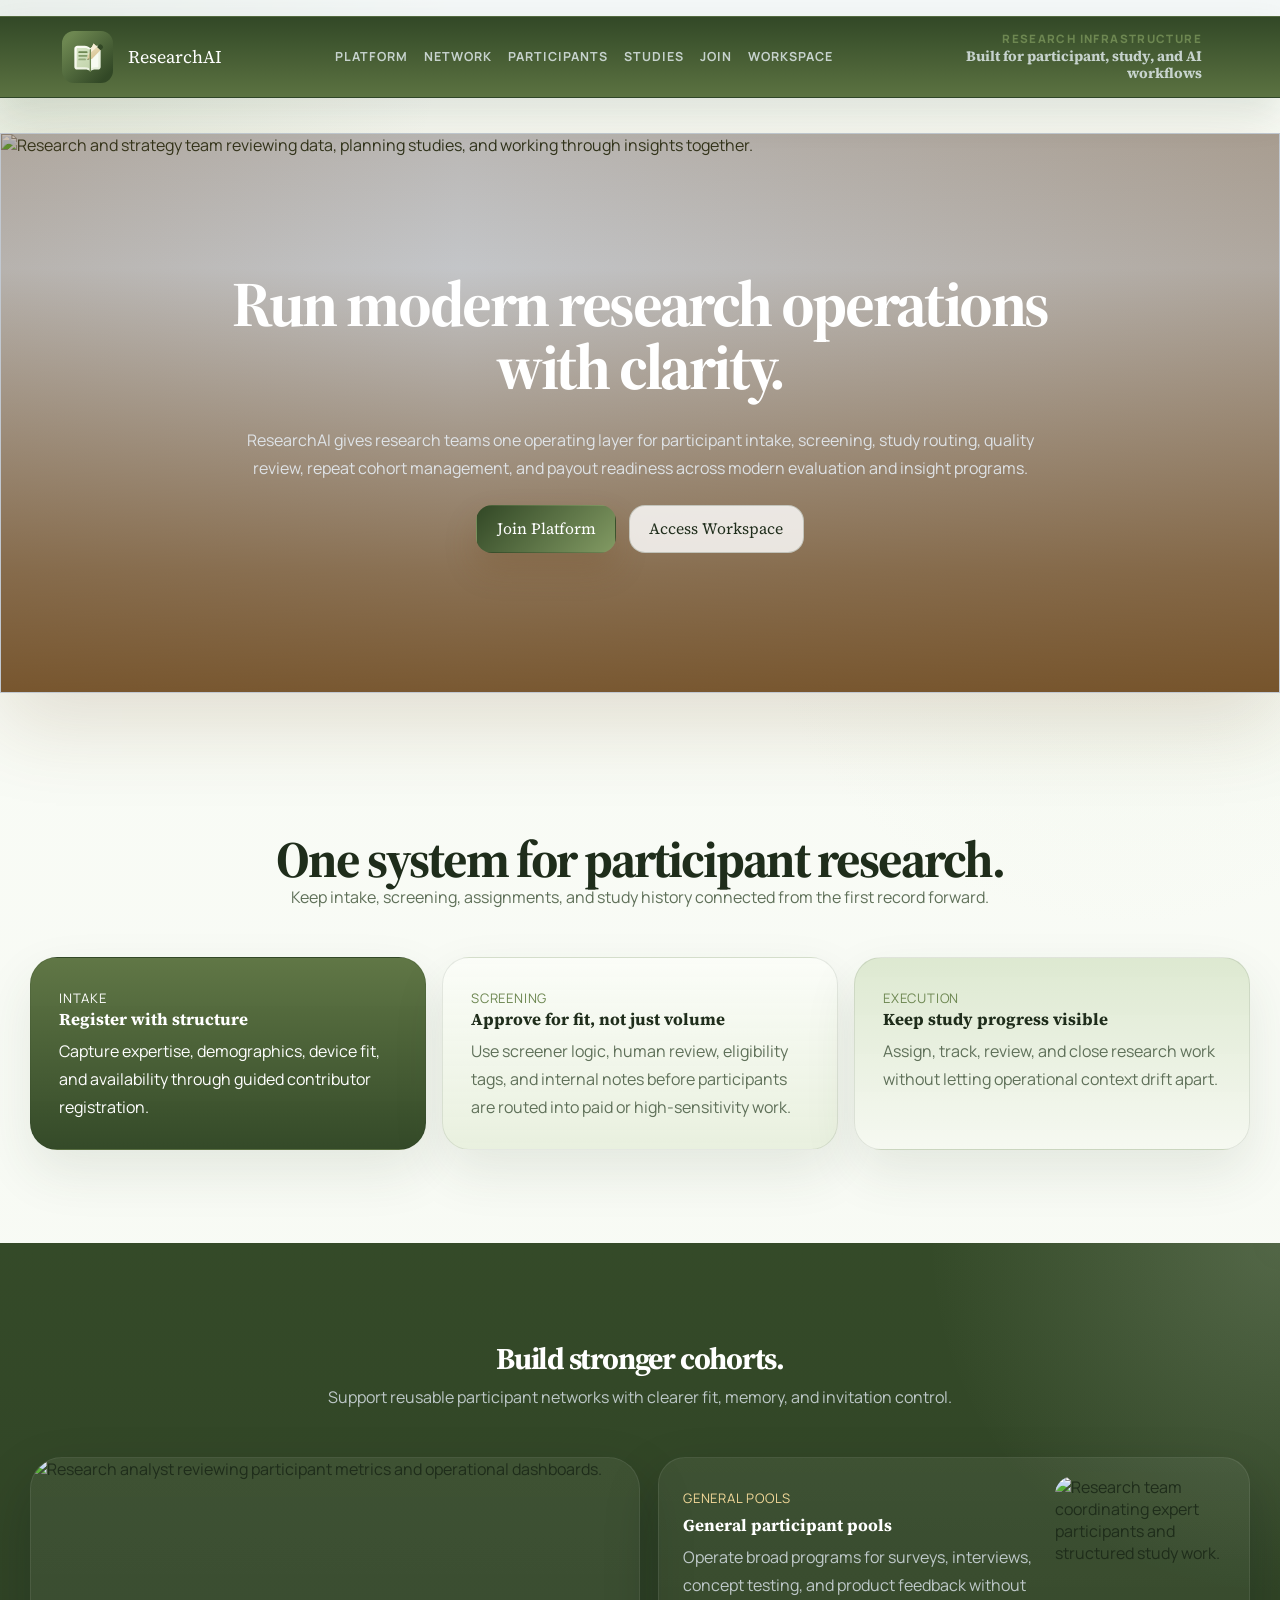
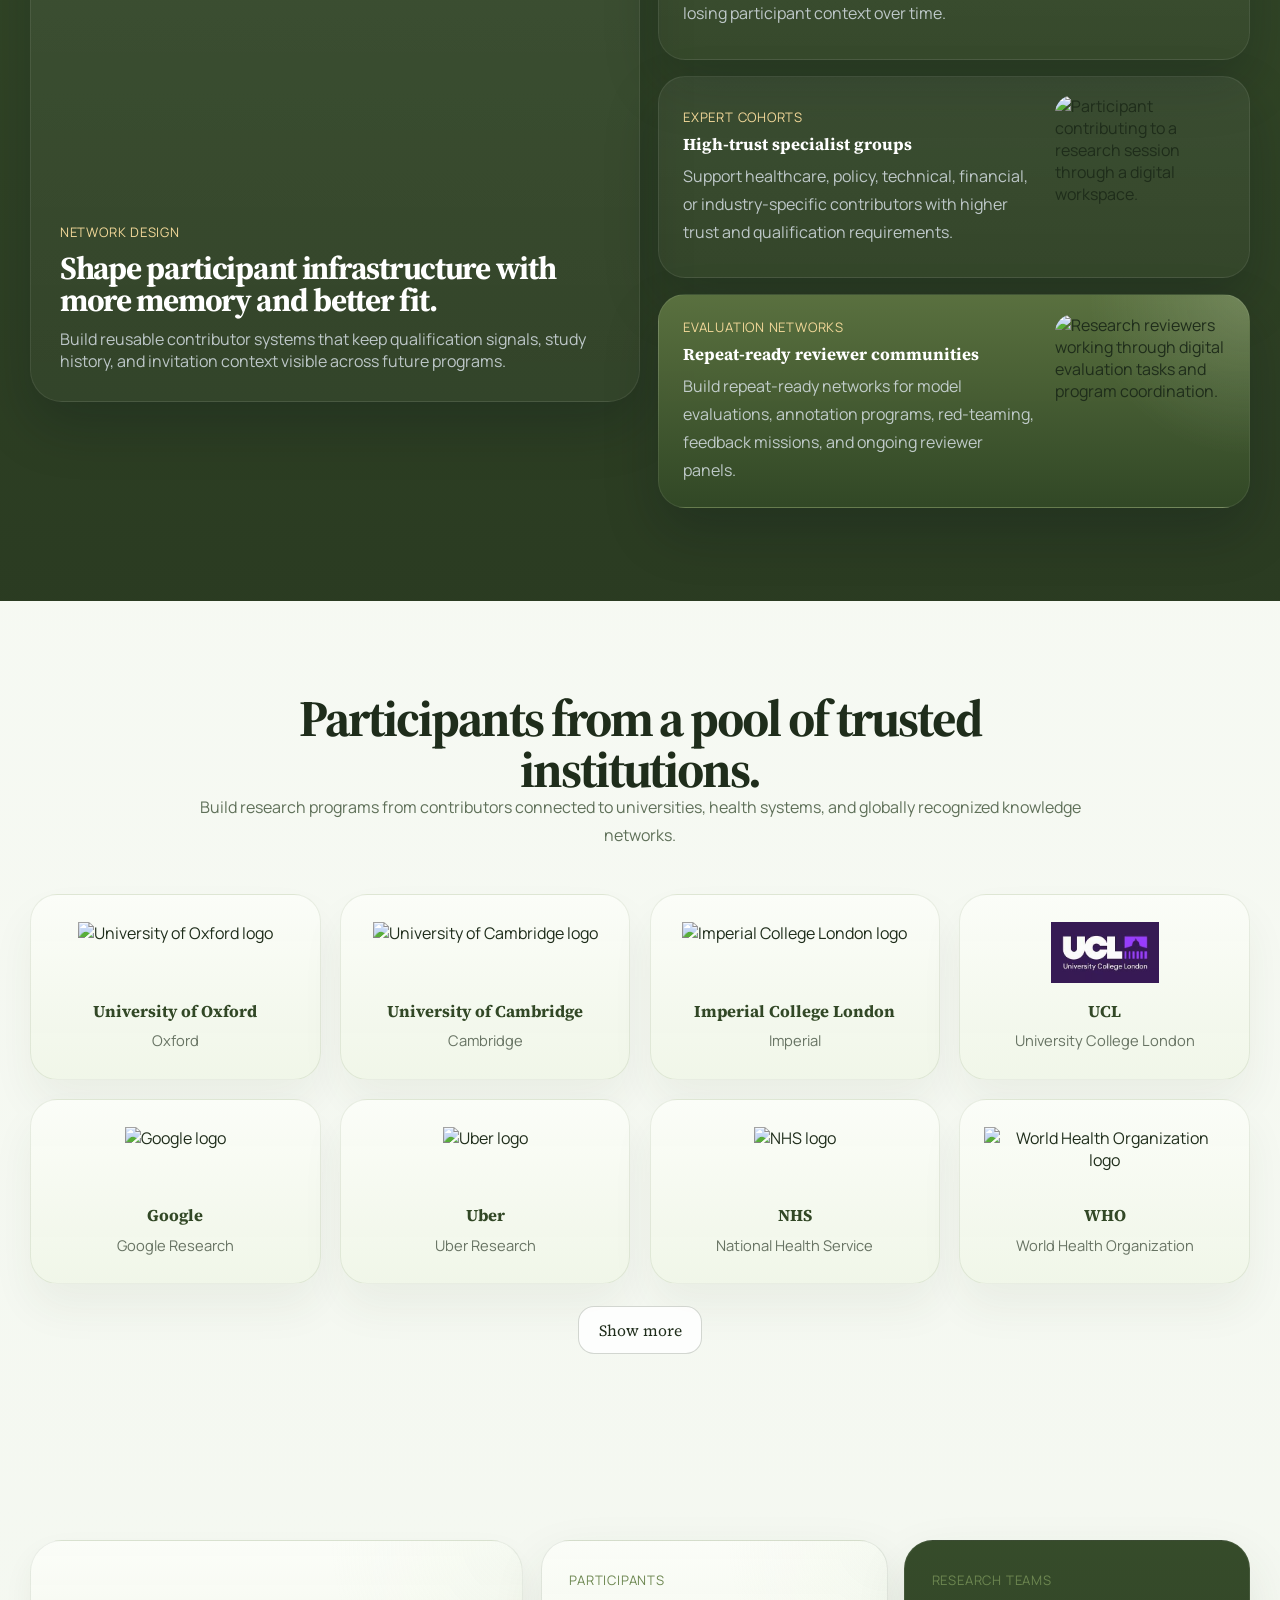
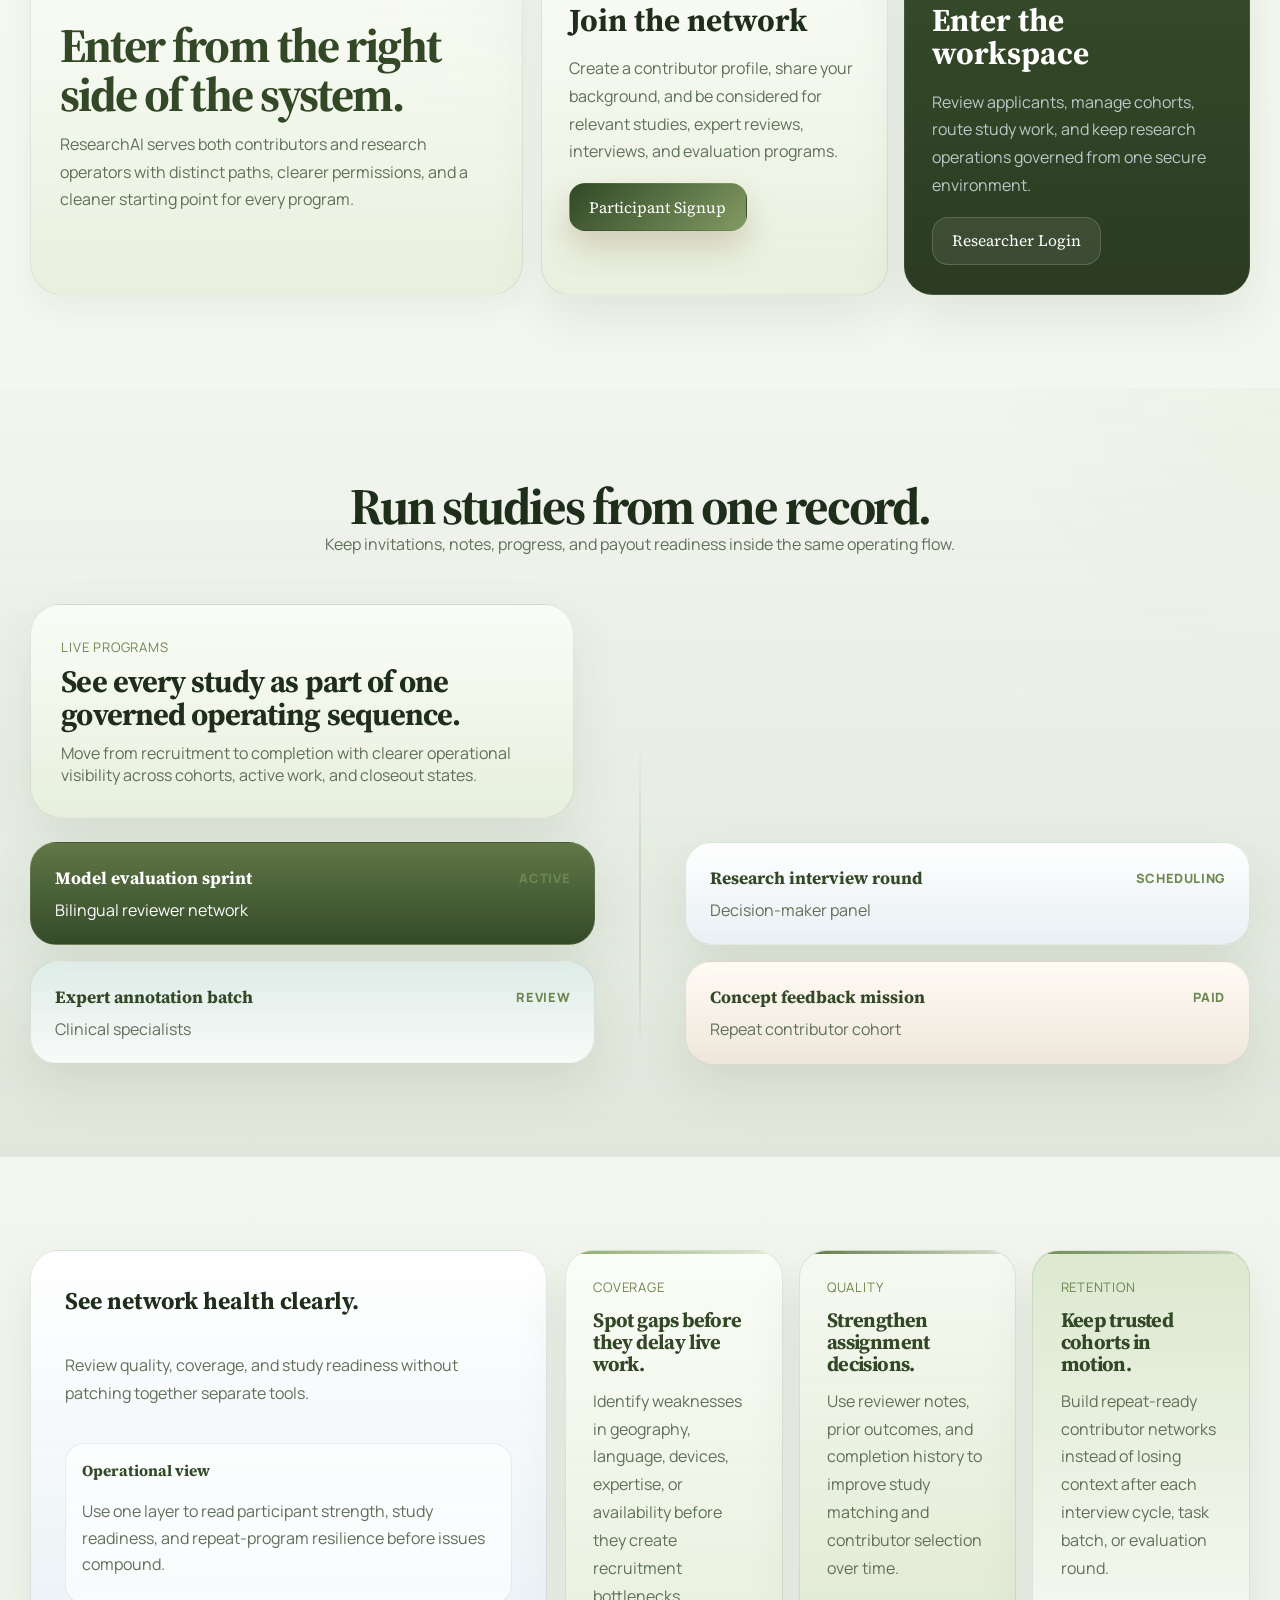
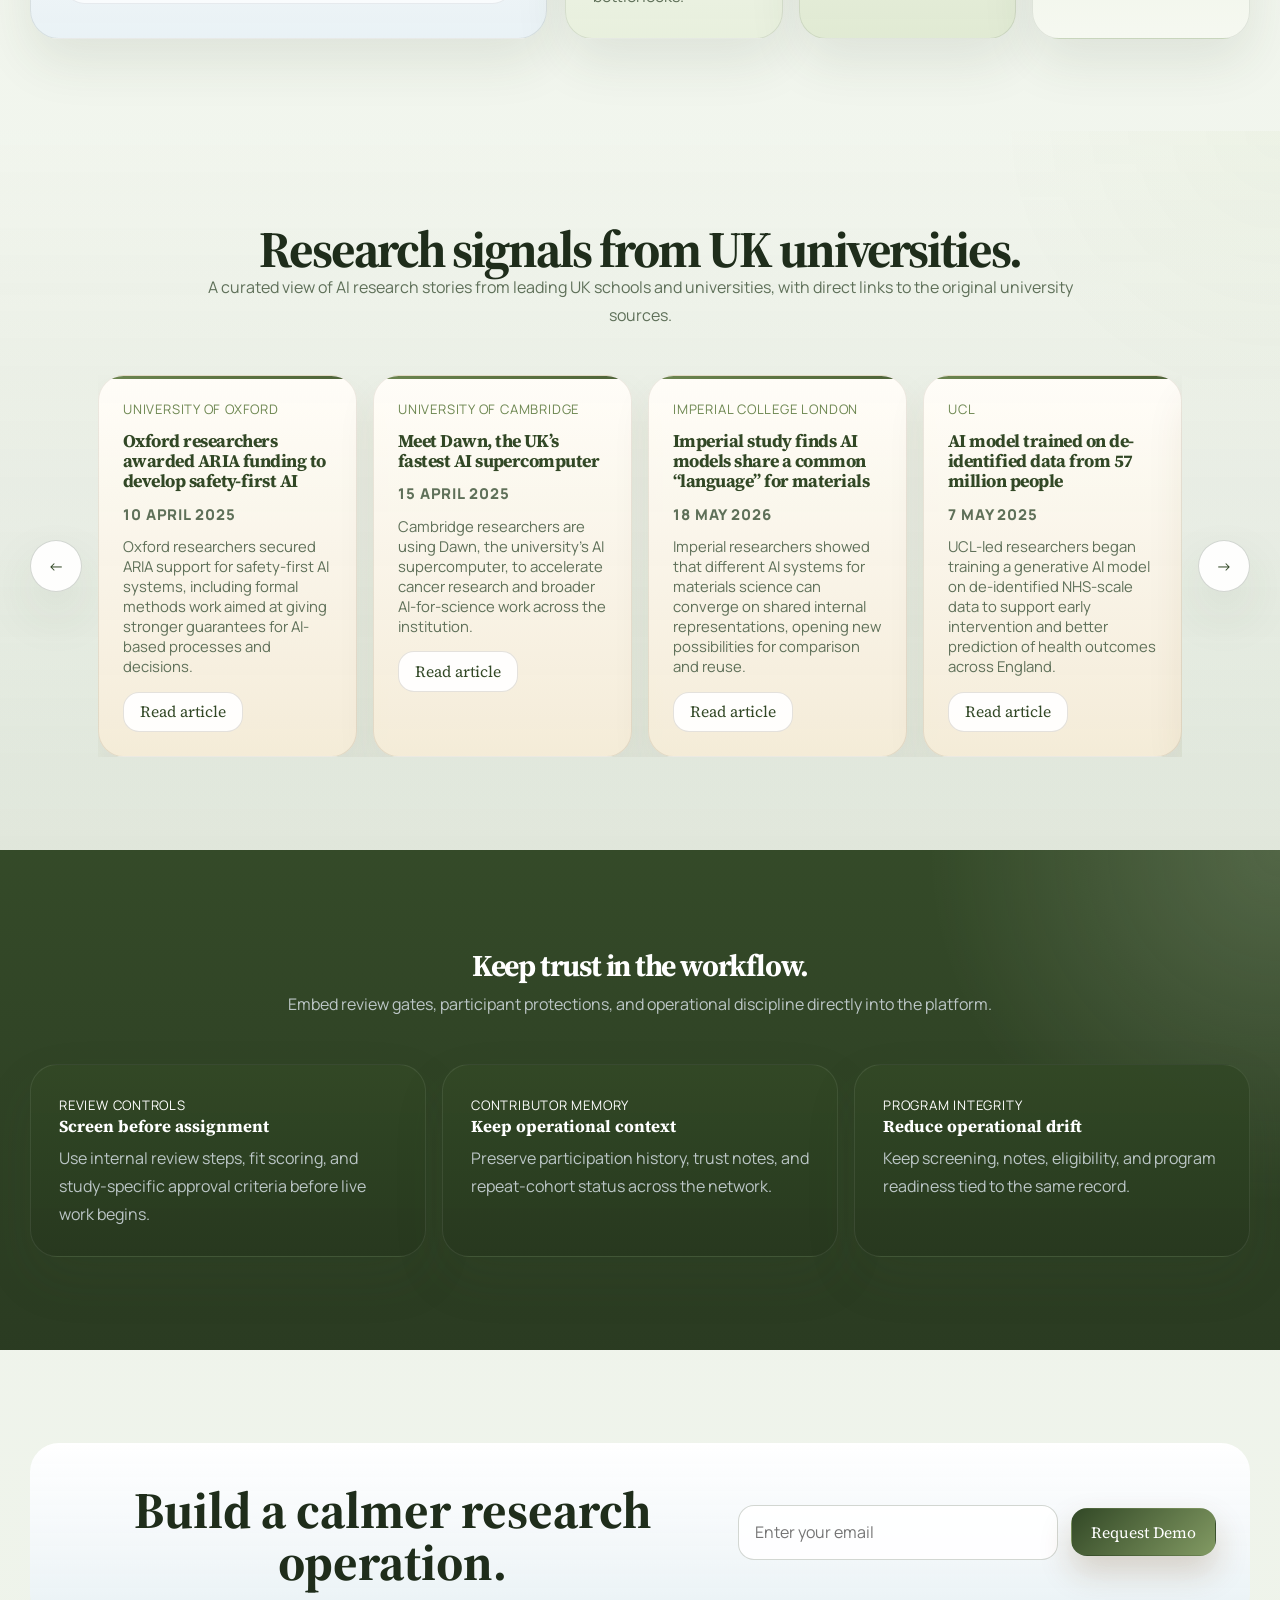
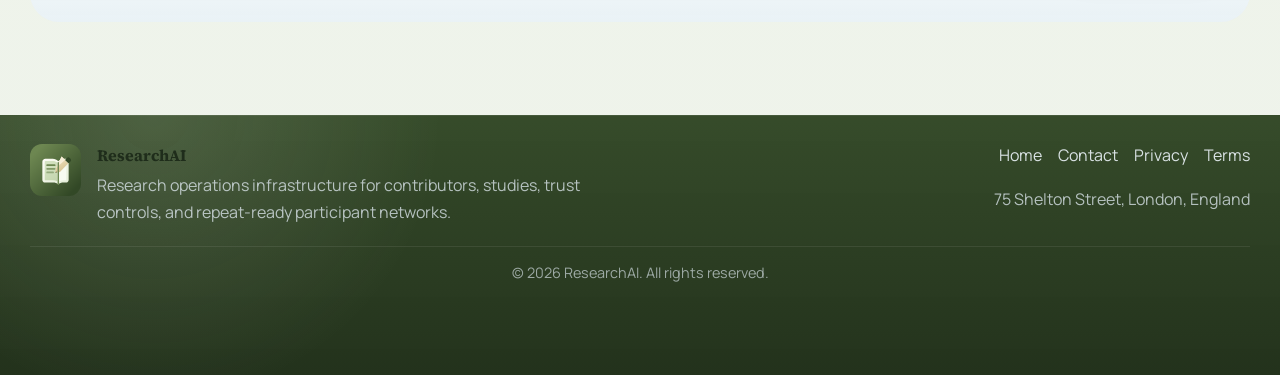
==== commit 4b3bae6f: "Update index.html" ====
--- a/index.html
+++ b/index.html
@@ -51,8 +51,8 @@
               <h1>Run modern research operations with clarity.</h1>
               <p class="hero-intro">ResearchAI gives research teams one operating layer for participant intake, screening, study routing, quality review, repeat cohort management, and payout readiness across modern evaluation and insight programs.</p>
               <div class="hero-actions">
-                <a class="button button-solid" href="./contact.html">Request Access</a>
-                <a class="button button-outline" href="./researcher-login.html">Researcher Login</a>
+                <a class="button button-solid" href="./contact.html">Join Platform</a>
+                <a class="button button-outline" href="./researcher-login.html">Access Workspace</a>
               </div>
             </div>
           </div>
